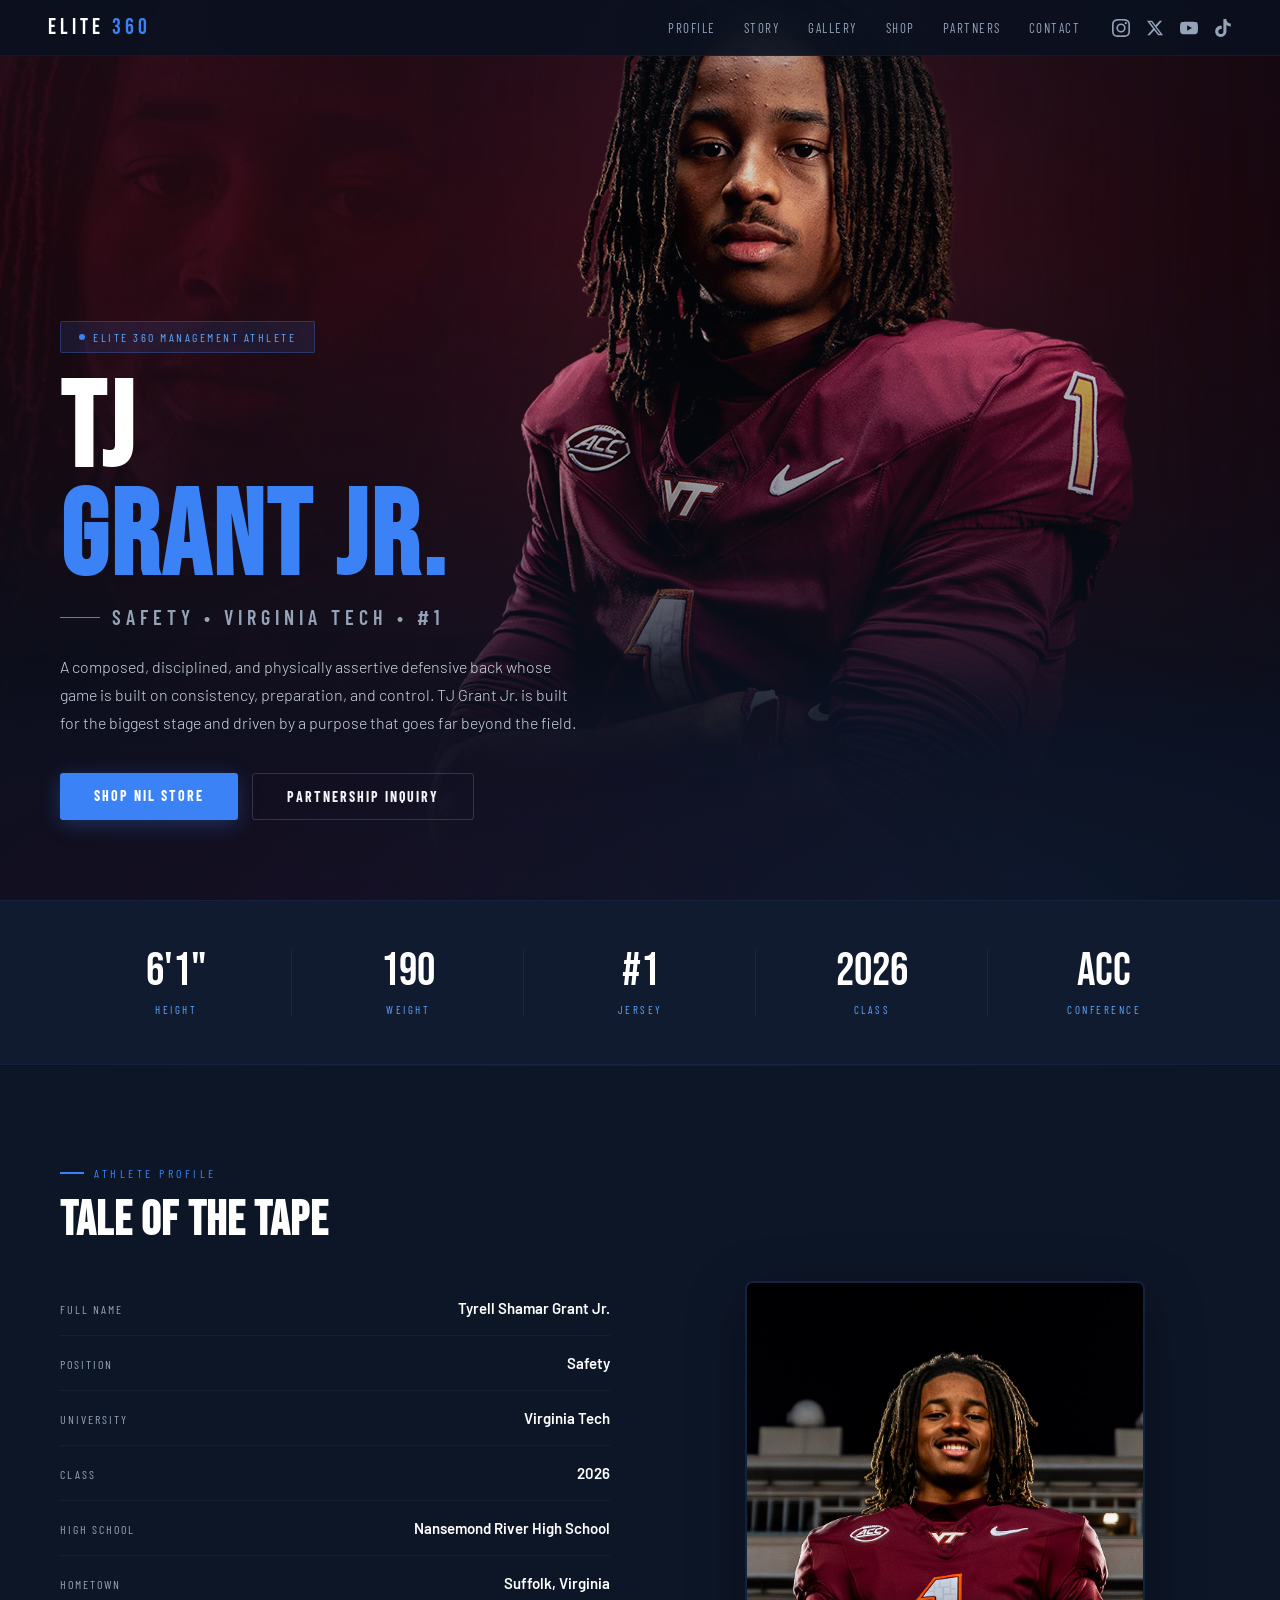
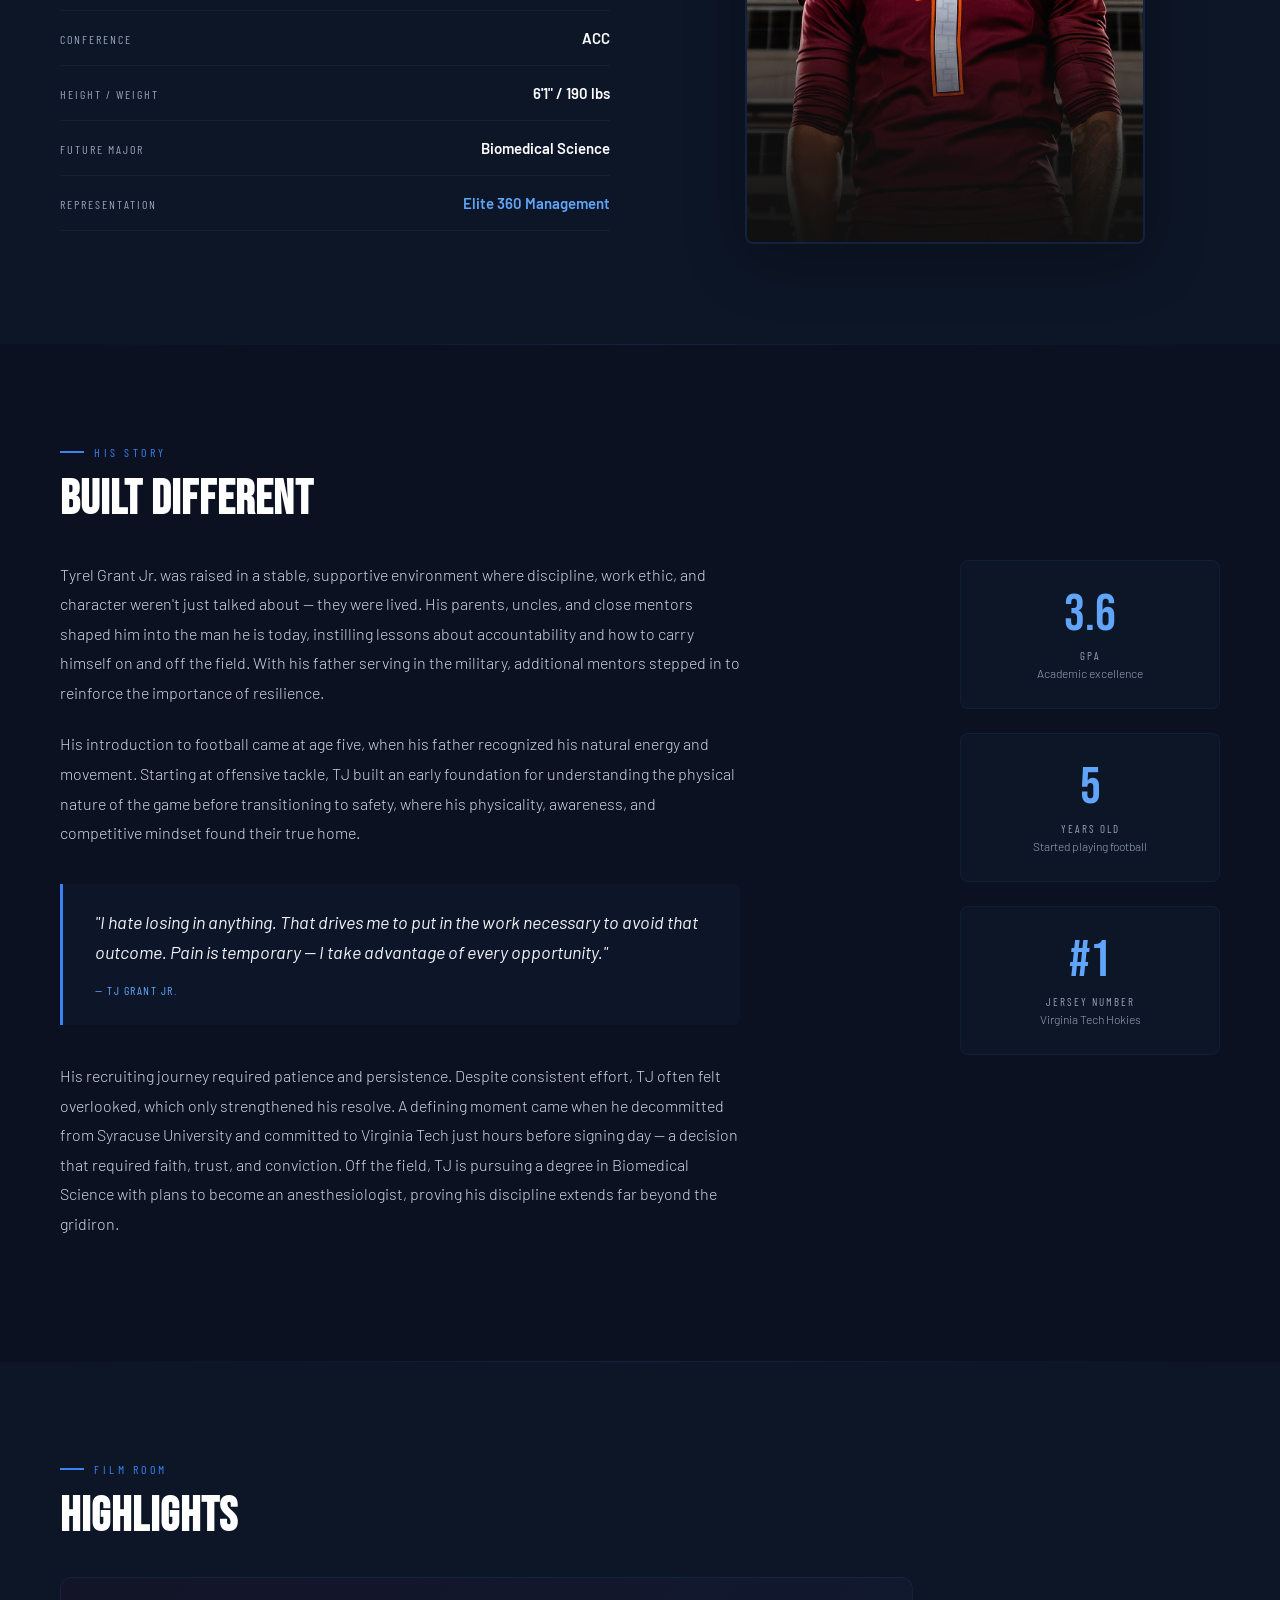
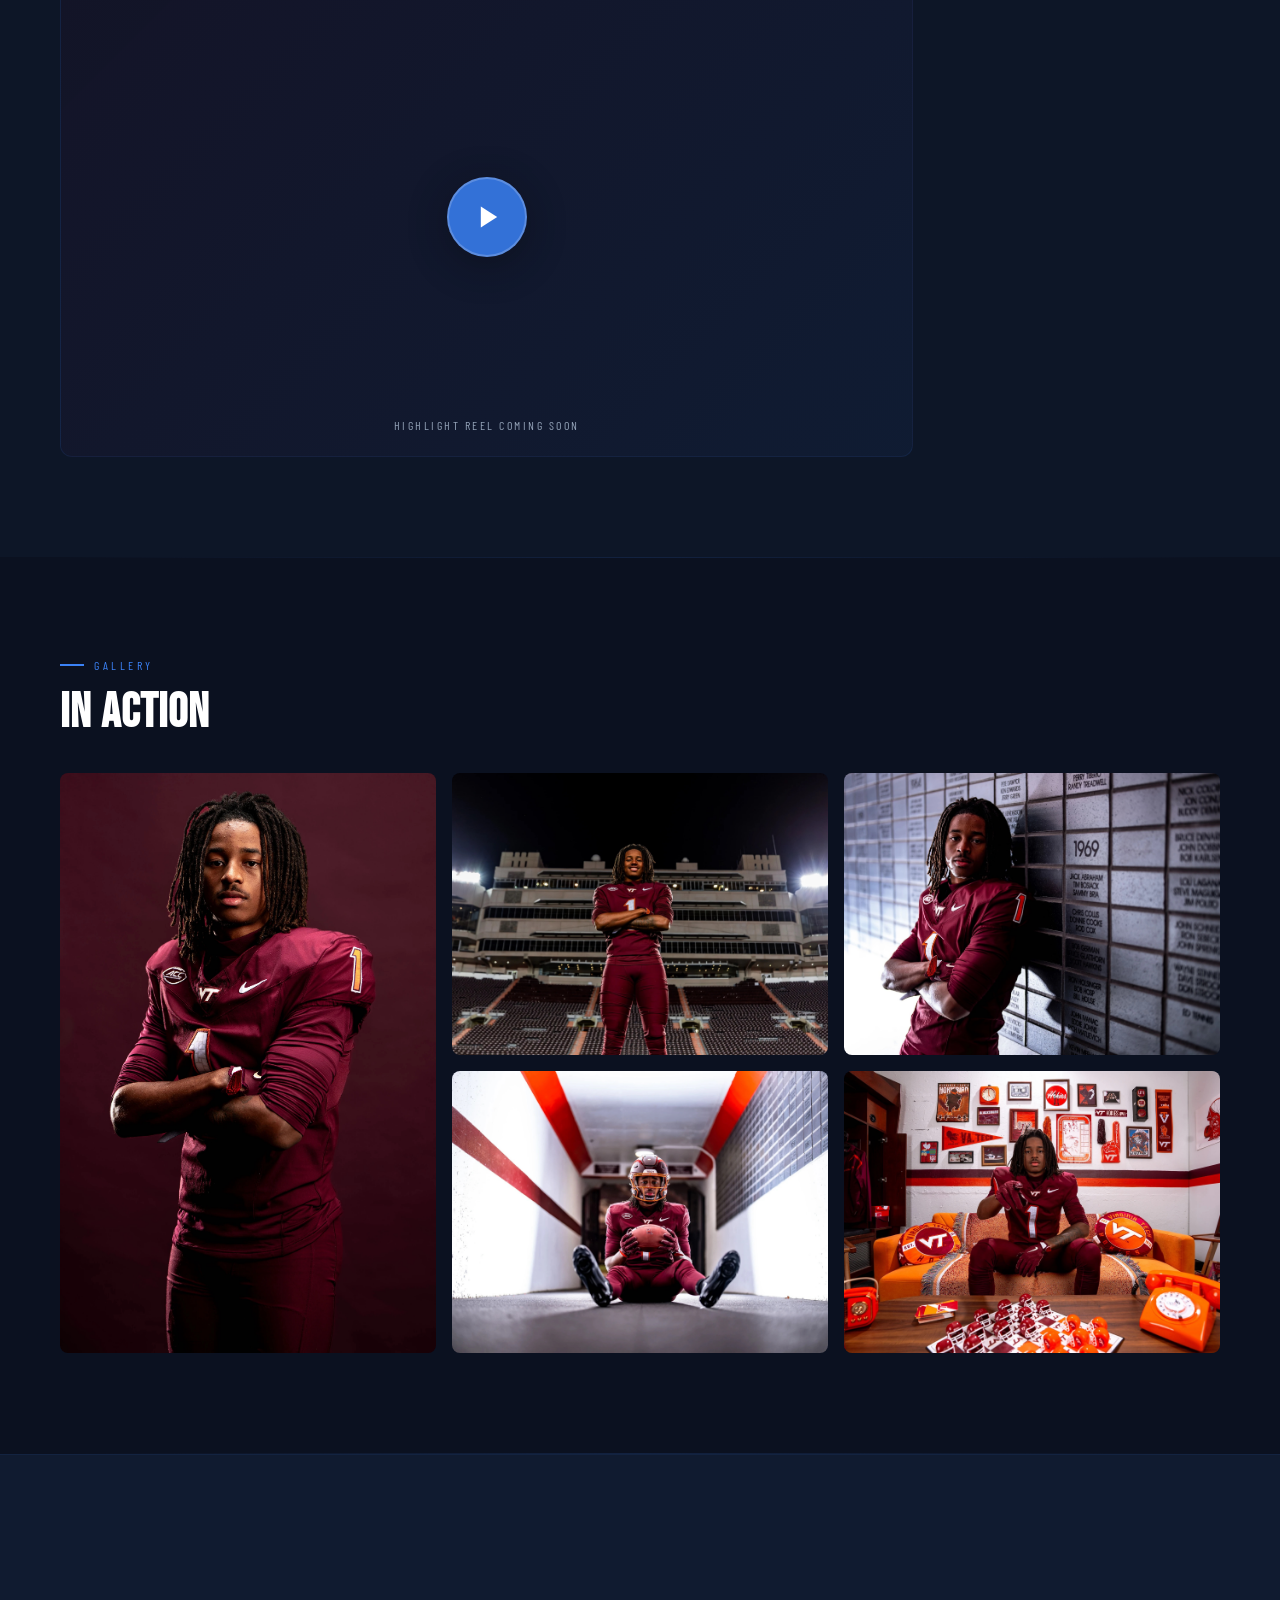
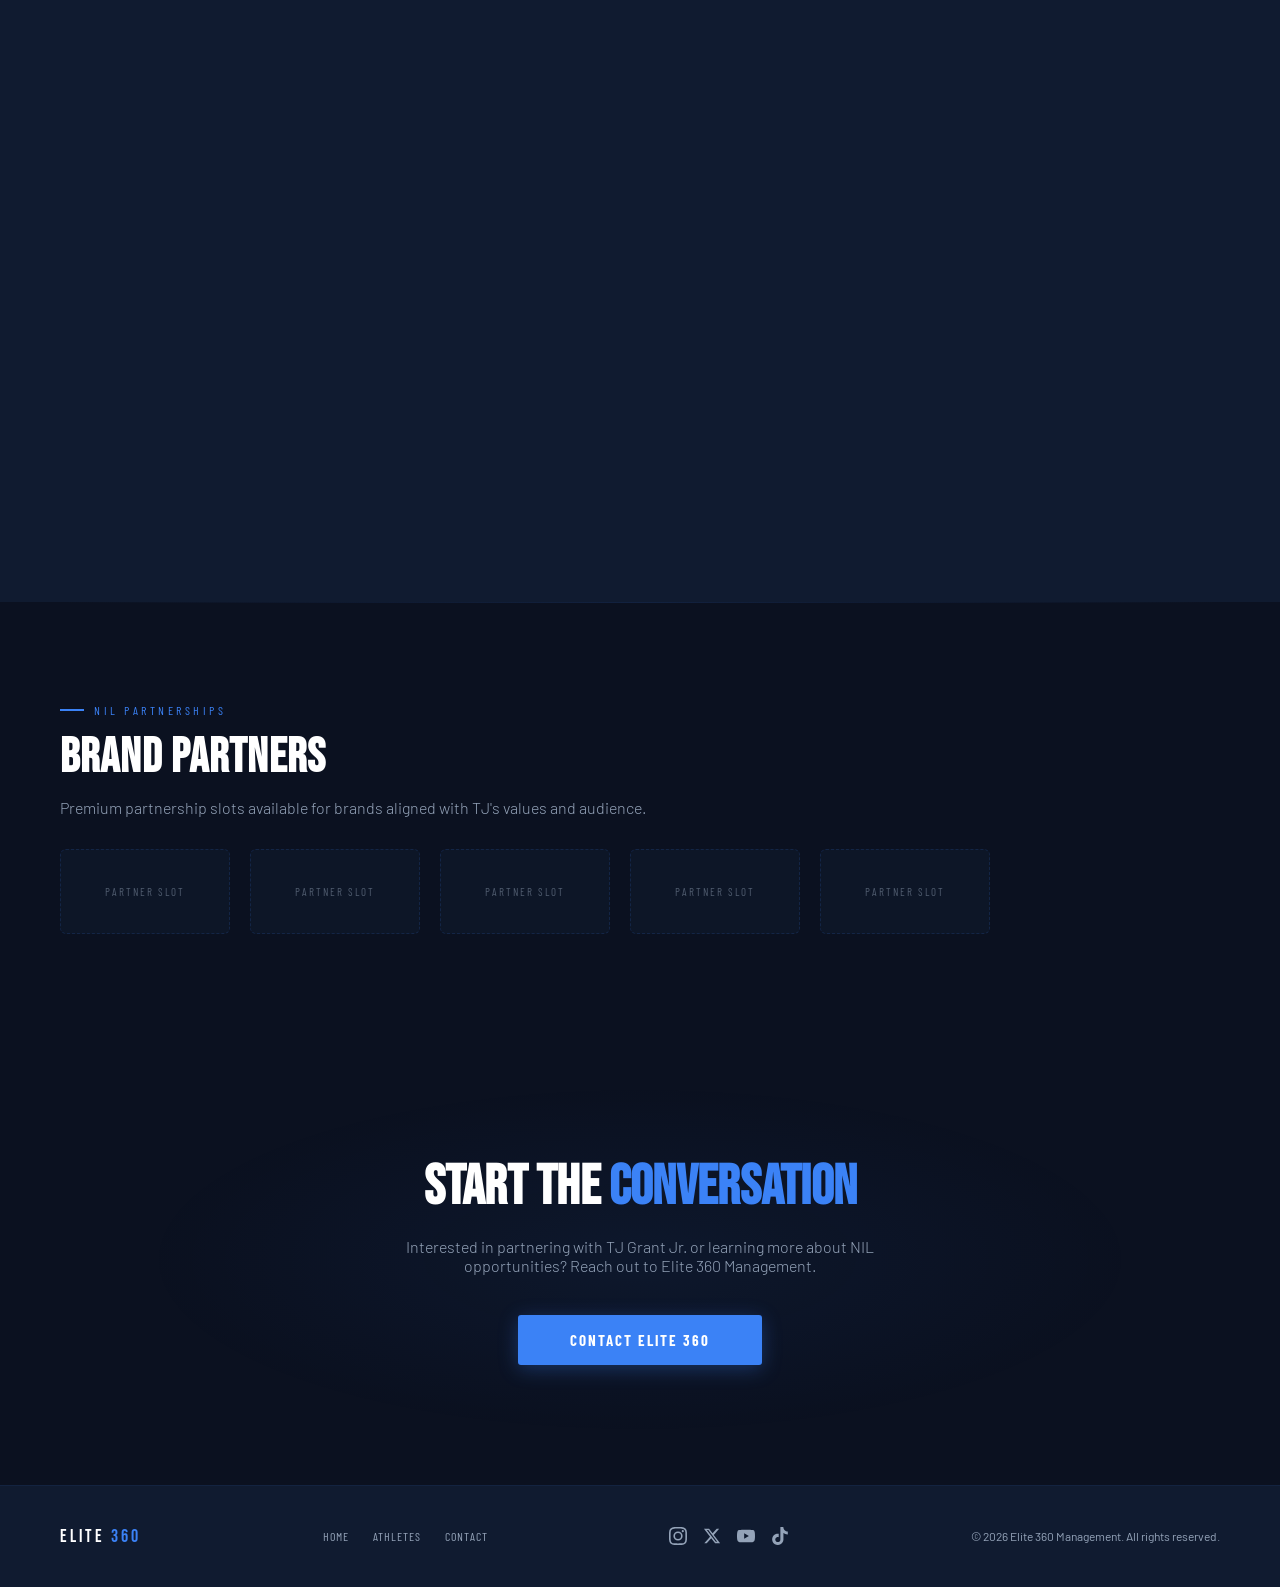
==== index.html @ 1c419a08 "Rename tj-grant.html to index.html" ====
<!DOCTYPE html>
<html lang="en">
<head>
<meta charset="UTF-8">
<meta name="viewport" content="width=device-width, initial-scale=1.0">
<title>TJ Grant Jr. — Elite 360 Management</title>
<meta name="description" content="TJ Grant Jr. | Safety | Virginia Tech | Elite 360 Management Athlete">
<link rel="preconnect" href="https://fonts.googleapis.com">
<link href="https://fonts.googleapis.com/css2?family=Bebas+Neue&family=Barlow:wght@300;400;500;600;700&family=Barlow+Condensed:wght@400;600;700&display=swap" rel="stylesheet">
<style>
/* ============================================================
   ATHLETE DATA — Change this JSON block to swap athletes
   ============================================================ */
:root {
  /* BRAND */
  --navy: #0B1120;
  --navy-mid: #101B30;
  --navy-light: #17263F;
  --blue: #3B82F6;
  --blue-light: #60A5FA;
  --blue-dark: #2563EB;
  --white: #F0F4F8;
  --white-pure: #FFFFFF;
  --gray: #94A3B8;
  --gray-light: #CBD5E1;
  --surface: #0D1627;
  /* ATHLETE ACCENT (VT Maroon) */
  --accent: #630031;
  --accent-light: #861f4f;
  --accent-dark: #4a0024;
}

* { margin:0; padding:0; box-sizing:border-box; }
html { scroll-behavior:smooth; }
body {
  font-family:'Barlow',sans-serif;
  background:var(--navy);
  color:var(--white);
  overflow-x:hidden;
}

/* SCROLLBAR */
::-webkit-scrollbar { width:6px; }
::-webkit-scrollbar-track { background:var(--navy); }
::-webkit-scrollbar-thumb { background:var(--blue); border-radius:3px; }

/* REVEAL */
.reveal { opacity:0; transform:translateY(40px); transition:opacity .7s cubic-bezier(.16,1,.3,1), transform .7s cubic-bezier(.16,1,.3,1); }
.reveal.visible { opacity:1; transform:translateY(0); }
.reveal-delay-1 { transition-delay:.1s; }
.reveal-delay-2 { transition-delay:.2s; }
.reveal-delay-3 { transition-delay:.3s; }
.reveal-delay-4 { transition-delay:.4s; }

/* ===== TOP BAR ===== */
.top-bar {
  background:rgba(11,17,32,.9);
  backdrop-filter:blur(20px);
  -webkit-backdrop-filter:blur(20px);
  border-bottom:1px solid rgba(59,130,246,.1);
  padding:14px 48px;
  display:flex; justify-content:space-between; align-items:center;
  position:fixed; top:0; left:0; right:0; z-index:100;
  transition:all .3s;
}
.top-bar.scrolled { padding:10px 48px; background:rgba(11,17,32,.97); box-shadow:0 4px 30px rgba(0,0,0,.3); }
.top-bar .logo-text { font-family:'Bebas Neue',sans-serif; font-size:22px; color:var(--white-pure); letter-spacing:4px; }
.top-bar .logo-text span { color:var(--blue); }
.top-bar-right { display:flex; align-items:center; gap:32px; }
.top-bar nav { display:flex; gap:28px; }
.top-bar nav a {
  color:var(--gray); text-decoration:none;
  font-family:'Barlow Condensed',sans-serif; font-size:13px;
  letter-spacing:1.5px; text-transform:uppercase; transition:color .3s; position:relative;
}
.top-bar nav a::after { content:''; position:absolute; bottom:-4px; left:0; width:0; height:2px; background:var(--blue); transition:width .3s; }
.top-bar nav a:hover { color:var(--white-pure); }
.top-bar nav a:hover::after { width:100%; }
.social-icons { display:flex; gap:16px; align-items:center; }
.social-icons a { color:var(--gray); text-decoration:none; transition:color .3s, transform .3s; display:flex; align-items:center; }
.social-icons a:hover { color:var(--blue-light); transform:translateY(-2px); }
.social-icons a svg { width:18px; height:18px; fill:currentColor; }

/* MOBILE NAV */
.mobile-toggle { display:none; background:none; border:none; color:var(--white); font-size:24px; cursor:pointer; padding:4px; z-index:101; }
.mobile-nav {
  display:none; position:fixed; inset:0;
  background:rgba(11,17,32,.98); backdrop-filter:blur(20px); -webkit-backdrop-filter:blur(20px);
  z-index:99; flex-direction:column; align-items:center; justify-content:center; gap:32px;
}
.mobile-nav.open { display:flex; }
.mobile-nav a { color:var(--white); text-decoration:none; font-family:'Bebas Neue',sans-serif; font-size:36px; letter-spacing:4px; transition:color .3s; }
.mobile-nav a:hover { color:var(--blue); }
.mobile-nav .social-icons { margin-top:20px; gap:24px; }
.mobile-nav .social-icons a svg { width:24px; height:24px; }

/* ===== HERO — FULL BLEED IMMERSIVE WITH PARALLAX ===== */
.hero { min-height:100vh; position:relative; display:flex; align-items:flex-end; overflow:hidden; }
.hero-bg {
  position:absolute; inset:0; z-index:1;
  will-change:transform;
}
.hero-bg img { width:100%; height:120%; object-fit:cover; object-position:center 20%; position:absolute; top:-10%; }
.hero-bg::after {
  content:''; position:absolute; inset:0;
  background:linear-gradient(to bottom, rgba(11,17,32,.35) 0%, rgba(11,17,32,.1) 25%, rgba(11,17,32,.45) 55%, rgba(11,17,32,.97) 82%, var(--navy) 100%);
}
.hero-glow {
  position:absolute; bottom:0; left:0; right:0; height:350px;
  background:radial-gradient(ellipse at 25% 100%, rgba(99,0,49,.12) 0%, transparent 55%),
             radial-gradient(ellipse at 75% 100%, rgba(59,130,246,.06) 0%, transparent 55%);
  z-index:2; pointer-events:none;
}
.hero-content {
  position:relative; z-index:3; padding:0 60px 80px; width:100%; max-width:900px;
  animation:heroIn 1.2s cubic-bezier(.16,1,.3,1) forwards;
}
@keyframes heroIn { from{opacity:0;transform:translateY(50px)} to{opacity:1;transform:translateY(0)} }

.hero-content .badge {
  display:inline-flex; align-items:center; gap:8px;
  background:rgba(59,130,246,.12); border:1px solid rgba(59,130,246,.3);
  color:var(--blue-light); font-family:'Barlow Condensed',sans-serif;
  font-size:12px; letter-spacing:2.5px; text-transform:uppercase;
  padding:8px 18px; border-radius:2px; margin-bottom:24px;
}
.badge-dot { width:6px; height:6px; background:var(--blue); border-radius:50%; animation:pulse 2s infinite; }
@keyframes pulse { 0%,100%{opacity:1} 50%{opacity:.4} }

.hero-content h1 { font-family:'Bebas Neue',sans-serif; font-size:clamp(64px,10vw,120px); line-height:.9; letter-spacing:3px; margin-bottom:12px; }
.hero-content h1 .first { color:var(--white-pure); }
.hero-content h1 .last { color:var(--blue); }
.hero-content .tagline {
  font-family:'Barlow Condensed',sans-serif; font-size:20px; font-weight:600;
  letter-spacing:5px; text-transform:uppercase; color:var(--gray);
  margin-bottom:24px; display:flex; align-items:center; gap:12px;
}
.tagline-line { width:40px; height:1px; background:var(--blue); }
.hero-content p { font-size:16px; line-height:1.75; color:var(--gray-light); max-width:520px; margin-bottom:36px; font-weight:300; }
.hero-cta { display:flex; gap:14px; flex-wrap:wrap; }
.hero-cta a {
  padding:14px 34px; text-decoration:none; font-family:'Barlow Condensed',sans-serif;
  font-size:14px; font-weight:700; letter-spacing:2px; text-transform:uppercase;
  border-radius:3px; transition:all .3s cubic-bezier(.16,1,.3,1);
}
.btn-blue { background:var(--blue); color:var(--white-pure); box-shadow:0 4px 20px rgba(59,130,246,.3); }
.btn-blue:hover { background:var(--blue-light); transform:translateY(-2px); box-shadow:0 6px 28px rgba(59,130,246,.4); }
.btn-outline { background:transparent; color:var(--white); border:1px solid rgba(255,255,255,.15); }
.btn-outline:hover { border-color:var(--blue); color:var(--blue-light); transform:translateY(-2px); }

/* ===== STATS BAR — ANIMATED COUNTERS ===== */
.stats-bar {
  background:var(--navy-mid);
  border-top:1px solid rgba(59,130,246,.08);
  border-bottom:1px solid rgba(59,130,246,.08);
  display:grid; grid-template-columns:repeat(5,1fr);
  text-align:center; padding:48px 60px;
}
.stat-item { position:relative; padding:0 12px; }
.stat-item:not(:last-child)::after { content:''; position:absolute; right:0; top:0; bottom:0; width:1px; background:rgba(255,255,255,.05); }
.stat-item .stat-val {
  font-family:'Bebas Neue',sans-serif; font-size:46px; color:var(--white-pure); line-height:1;
  transition:color .3s;
}
.stat-item:hover .stat-val { color:var(--blue-light); }
.stat-item .stat-label {
  font-family:'Barlow Condensed',sans-serif; font-size:11px;
  letter-spacing:2.5px; text-transform:uppercase; color:var(--blue-light); margin-top:8px;
}

/* ===== SECTION DIVIDERS ===== */
.section-divider {
  height:1px; margin:0 60px;
  background:linear-gradient(90deg, transparent, rgba(59,130,246,.15), transparent);
}
.section { padding:100px 60px; }
.section-label {
  font-family:'Barlow Condensed',sans-serif; font-size:12px;
  letter-spacing:3.5px; text-transform:uppercase; color:var(--blue);
  margin-bottom:12px; display:flex; align-items:center; gap:10px;
}
.section-label::before { content:''; width:24px; height:2px; background:var(--blue); }
.section h2 {
  font-family:'Bebas Neue',sans-serif; font-size:48px;
  letter-spacing:1px; margin-bottom:32px; color:var(--white-pure);
}

/* ===== TAPE / PROFILE ===== */
.tape { background:var(--surface); }
.tape-grid { display:grid; grid-template-columns:1fr 1fr; gap:60px; align-items:start; }
.tape-details { display:flex; flex-direction:column; }
.tape-row {
  padding:18px 0; border-bottom:1px solid rgba(255,255,255,.04);
  display:flex; justify-content:space-between; align-items:baseline; transition:background .3s;
}
.tape-row:hover { background:rgba(59,130,246,.03); }
.tape-row .label { font-family:'Barlow Condensed',sans-serif; font-size:12px; letter-spacing:2px; text-transform:uppercase; color:var(--gray); }
.tape-row .value { font-size:15px; font-weight:600; color:var(--white-pure); }
.tape-image { display:flex; justify-content:center; }
.tape-image img {
  width:100%; max-width:400px; border-radius:8px;
  border:2px solid rgba(59,130,246,.12);
  box-shadow:0 16px 60px rgba(0,0,0,.3); transition:transform .4s;
}
.tape-image img:hover { transform:scale(1.03); }

/* ===== STORY + STAT CALLOUTS ===== */
.story-layout { display:grid; grid-template-columns:1fr 260px; gap:60px; align-items:start; }
.story-content { max-width:680px; }
.story-content p { font-size:16px; line-height:1.85; color:var(--gray-light); margin-bottom:22px; font-weight:300; }
.story-content blockquote {
  border-left:3px solid var(--blue); padding:24px 32px; margin:36px 0;
  background:rgba(59,130,246,.04); border-radius:0 6px 6px 0;
  font-style:italic; color:var(--white); font-size:18px; line-height:1.65;
}
.story-content blockquote cite {
  display:block; margin-top:14px; font-style:normal; font-size:12px;
  letter-spacing:1.5px; color:var(--blue-light);
  font-family:'Barlow Condensed',sans-serif; text-transform:uppercase;
}

/* STAT SIDEBAR CALLOUTS */
.story-sidebar { display:flex; flex-direction:column; gap:24px; position:sticky; top:120px; }
.stat-callout {
  background:var(--surface); border:1px solid rgba(59,130,246,.08);
  border-radius:8px; padding:28px 24px; text-align:center;
  transition:border-color .3s, transform .3s;
}
.stat-callout:hover { border-color:rgba(59,130,246,.2); transform:translateY(-4px); }
.stat-callout .callout-val {
  font-family:'Bebas Neue',sans-serif; font-size:52px; color:var(--blue-light); line-height:1;
}
.stat-callout .callout-label {
  font-family:'Barlow Condensed',sans-serif; font-size:11px;
  letter-spacing:2px; text-transform:uppercase; color:var(--gray); margin-top:8px;
}
.stat-callout .callout-sub {
  font-size:12px; color:var(--gray); margin-top:4px; font-weight:300;
}

/* ===== HIGHLIGHTS PLACEHOLDER ===== */
.highlights { background:var(--surface); }
.highlights-placeholder {
  margin-top:32px; border-radius:12px; overflow:hidden;
  background:linear-gradient(135deg, rgba(99,0,49,.08), rgba(59,130,246,.06));
  border:1px solid rgba(59,130,246,.1);
  display:flex; align-items:center; justify-content:center;
  aspect-ratio:16/9; max-height:480px;
  position:relative; cursor:pointer; transition:border-color .3s;
}
.highlights-placeholder:hover { border-color:rgba(59,130,246,.25); }
.highlights-placeholder:hover .play-btn { transform:translate(-50%,-50%) scale(1.1); background:var(--blue); }
.play-btn {
  position:absolute; top:50%; left:50%; transform:translate(-50%,-50%);
  width:80px; height:80px; border-radius:50%;
  background:rgba(59,130,246,.85); border:2px solid rgba(255,255,255,.2);
  display:flex; align-items:center; justify-content:center;
  transition:all .3s; box-shadow:0 8px 40px rgba(0,0,0,.3);
}
.play-btn svg { width:28px; height:28px; fill:white; margin-left:4px; }
.highlights-coming {
  position:absolute; bottom:24px; left:50%; transform:translateX(-50%);
  font-family:'Barlow Condensed',sans-serif; font-size:12px;
  letter-spacing:2.5px; text-transform:uppercase; color:var(--gray);
}

/* ===== GALLERY — SWIPE CAROUSEL ON MOBILE ===== */
.gallery-grid {
  display:grid; grid-template-columns:repeat(3,1fr);
  gap:16px; margin-top:32px;
}
.gallery-item {
  border-radius:8px; overflow:hidden; position:relative;
  aspect-ratio:4/3; cursor:pointer;
}
.gallery-item img { width:100%; height:100%; object-fit:cover; transition:transform .6s cubic-bezier(.16,1,.3,1); }
.gallery-item:hover img { transform:scale(1.08); }
.gallery-item::after {
  content:''; position:absolute; inset:0;
  background:linear-gradient(to top, rgba(11,17,32,.5) 0%, transparent 50%);
  opacity:0; transition:opacity .3s;
}
.gallery-item:hover::after { opacity:1; }
.gallery-item.tall { grid-row:span 2; aspect-ratio:auto; }

/* ===== NIL STORE ===== */
.store { background:var(--navy-mid); border-top:1px solid rgba(59,130,246,.08); }
.store-grid {
  display:grid; grid-template-columns:repeat(3,1fr);
  gap:20px; margin-top:32px;
}
.product-card {
  background:var(--surface); border:1px solid rgba(255,255,255,.04);
  border-radius:6px; overflow:hidden;
  transition:all .4s cubic-bezier(.16,1,.3,1); cursor:pointer;
}
.product-card:hover { border-color:rgba(59,130,246,.25); transform:translateY(-6px); box-shadow:0 20px 60px rgba(0,0,0,.3); }
.product-img {
  width:100%; height:280px;
  background:linear-gradient(135deg, #0a0a14, #0d0d1a);
  display:flex; align-items:center; justify-content:center;
  position:relative; overflow:hidden;
}
.product-img .tag {
  position:absolute; top:14px; left:14px; background:var(--blue); color:var(--white-pure);
  font-family:'Barlow Condensed',sans-serif; font-size:10px;
  letter-spacing:1.5px; text-transform:uppercase; padding:5px 12px; border-radius:2px; font-weight:700;
}
.product-img img { width:100%; height:100%; object-fit:contain; padding:24px; }

/* CSS PRODUCT MOCKUPS */
.mockup-tshirt, .mockup-snapback {
  position:relative; display:flex; align-items:center; justify-content:center;
  width:100%; height:100%;
}
.mockup-tshirt svg, .mockup-snapback svg { max-height:200px; filter:drop-shadow(0 8px 24px rgba(0,0,0,.4)); }

.product-info { padding:20px; }
.product-info h4 {
  font-family:'Barlow Condensed',sans-serif; font-size:15px; font-weight:600;
  letter-spacing:1px; text-transform:uppercase; margin-bottom:8px; color:var(--white-pure);
}
.product-info .price { font-family:'Bebas Neue',sans-serif; font-size:26px; color:var(--blue-light); }
.product-info .desc { font-size:13px; color:var(--gray); margin-top:6px; font-weight:300; }

/* ===== PARTNERS ===== */
.partners-grid { display:flex; gap:20px; flex-wrap:wrap; margin-top:32px; }
.partner-slot {
  width:170px; height:85px; background:var(--surface);
  border:1px dashed rgba(59,130,246,.15); border-radius:6px;
  display:flex; align-items:center; justify-content:center;
  font-family:'Barlow Condensed',sans-serif; font-size:11px;
  letter-spacing:2px; text-transform:uppercase; color:rgba(148,163,184,.5);
  transition:all .3s;
}
.partner-slot:hover { border-color:rgba(59,130,246,.3); color:var(--gray); }
.partner-cta-mobile {
  display:none; margin-top:24px;
  text-align:center;
}
.partner-cta-mobile a {
  display:inline-block; padding:14px 40px;
  background:transparent; border:1px solid rgba(59,130,246,.3);
  color:var(--blue-light); text-decoration:none;
  font-family:'Barlow Condensed',sans-serif; font-size:14px;
  font-weight:700; letter-spacing:2px; text-transform:uppercase;
  border-radius:3px; transition:all .3s;
}
.partner-cta-mobile a:hover { background:var(--blue); color:white; }

/* ===== CTA ===== */
.cta-section { text-align:center; padding:120px 60px; position:relative; }
.cta-section::before {
  content:''; position:absolute; inset:0;
  background:radial-gradient(ellipse at center, rgba(59,130,246,.06) 0%, transparent 55%);
  pointer-events:none;
}
.cta-section h2 { font-family:'Bebas Neue',sans-serif; font-size:56px; margin-bottom:16px; color:var(--white-pure); }
.cta-section h2 span { color:var(--blue); }
.cta-section p { color:var(--gray); font-size:16px; margin-bottom:40px; max-width:480px; margin-left:auto; margin-right:auto; font-weight:300; }
.cta-section a.cta-btn {
  display:inline-block; padding:16px 52px; background:var(--blue); color:var(--white-pure);
  text-decoration:none; font-family:'Barlow Condensed',sans-serif; font-size:15px;
  font-weight:700; letter-spacing:2px; text-transform:uppercase; border-radius:3px;
  box-shadow:0 4px 20px rgba(59,130,246,.3); transition:all .3s;
}
.cta-section a.cta-btn:hover { background:var(--blue-light); transform:translateY(-2px); box-shadow:0 8px 32px rgba(59,130,246,.4); }

/* ===== FOOTER ===== */
footer {
  background:var(--navy-mid); border-top:1px solid rgba(59,130,246,.08);
  padding:40px 60px; display:flex; justify-content:space-between; align-items:center;
}
footer .logo-text { font-family:'Bebas Neue',sans-serif; font-size:18px; color:var(--white-pure); letter-spacing:3px; }
footer .logo-text span { color:var(--blue); }
footer .copy { font-size:12px; color:var(--gray); }
footer .footer-center { display:flex; gap:24px; align-items:center; }
footer .footer-center a {
  color:var(--gray); text-decoration:none; font-size:12px; letter-spacing:1px;
  text-transform:uppercase; font-family:'Barlow Condensed',sans-serif; transition:color .3s;
}
footer .footer-center a:hover { color:var(--blue-light); }
footer .social-icons a { color:var(--gray); }
footer .social-icons a:hover { color:var(--blue-light); }

/* ===== MODAL ===== */
.modal-overlay {
  position:fixed; inset:0; background:rgba(0,0,0,.8);
  backdrop-filter:blur(12px); -webkit-backdrop-filter:blur(12px);
  z-index:200; display:flex; align-items:center; justify-content:center;
  opacity:0; pointer-events:none; transition:opacity .35s ease; padding:20px;
}
.modal-overlay.open { opacity:1; pointer-events:all; }
.modal {
  background:var(--navy-mid); border:1px solid rgba(59,130,246,.15);
  border-radius:10px; width:100%; max-width:820px; max-height:90vh;
  overflow-y:auto; transform:translateY(30px) scale(.96);
  transition:transform .4s cubic-bezier(.16,1,.3,1);
  box-shadow:0 40px 120px rgba(0,0,0,.6);
}
.modal-overlay.open .modal { transform:translateY(0) scale(1); }
.modal-close {
  position:absolute; top:16px; right:20px;
  background:rgba(255,255,255,.08); border:1px solid rgba(255,255,255,.1);
  color:var(--white); width:36px; height:36px; border-radius:50%;
  font-size:18px; cursor:pointer; display:flex; align-items:center;
  justify-content:center; transition:all .3s; z-index:5;
}
.modal-close:hover { background:rgba(59,130,246,.2); border-color:var(--blue); }
.modal-body { display:grid; grid-template-columns:1fr 1fr; position:relative; }
.modal-img {
  background:var(--navy); display:flex; align-items:center; justify-content:center;
  padding:32px; min-height:400px; border-radius:10px 0 0 10px;
  position:relative; overflow:hidden;
}
.modal-img .img-badge {
  position:absolute; top:16px; left:16px; background:var(--blue); color:white;
  font-family:'Barlow Condensed',sans-serif; font-size:10px;
  letter-spacing:1.5px; text-transform:uppercase; font-weight:700;
  padding:5px 12px; border-radius:2px; z-index:3;
}
.modal-img .product-display { max-width:80%; max-height:300px; }
.modal-img .product-display img { width:100%; height:100%; object-fit:contain; }
.modal-details { padding:36px 32px; display:flex; flex-direction:column; }
.modal-details .product-cat {
  font-family:'Barlow Condensed',sans-serif; font-size:11px;
  letter-spacing:2.5px; text-transform:uppercase; color:var(--blue); margin-bottom:8px;
}
.modal-details h3 { font-family:'Bebas Neue',sans-serif; font-size:36px; color:var(--white-pure); margin-bottom:6px; letter-spacing:1px; }
.modal-details .modal-price { font-family:'Bebas Neue',sans-serif; font-size:32px; color:var(--blue-light); margin-bottom:16px; }
.modal-details .modal-desc { font-size:14px; line-height:1.7; color:var(--gray-light); font-weight:300; margin-bottom:24px; }
.size-selector { margin-bottom:24px; }
.size-selector label { font-family:'Barlow Condensed',sans-serif; font-size:12px; letter-spacing:2px; text-transform:uppercase; color:var(--gray); display:block; margin-bottom:10px; }
.sizes { display:flex; gap:8px; }
.size-btn {
  width:44px; height:44px; border:1px solid rgba(255,255,255,.1);
  background:transparent; color:var(--gray); font-family:'Barlow Condensed',sans-serif;
  font-size:14px; font-weight:600; border-radius:4px; cursor:pointer; transition:all .2s;
}
.size-btn:hover { border-color:var(--blue); color:var(--white); }
.size-btn.active { background:var(--blue); border-color:var(--blue); color:white; }
.qty-row { display:flex; align-items:center; gap:16px; margin-bottom:28px; }
.qty-row label { font-family:'Barlow Condensed',sans-serif; font-size:12px; letter-spacing:2px; text-transform:uppercase; color:var(--gray); }
.qty-control { display:flex; align-items:center; border:1px solid rgba(255,255,255,.1); border-radius:4px; overflow:hidden; }
.qty-btn { width:36px; height:36px; background:rgba(255,255,255,.04); border:none; color:var(--white); font-size:16px; cursor:pointer; transition:background .2s; }
.qty-btn:hover { background:rgba(59,130,246,.2); }
.qty-val { width:44px; text-align:center; font-family:'Barlow',sans-serif; font-weight:600; font-size:14px; color:var(--white); background:transparent; border:none; border-left:1px solid rgba(255,255,255,.06); border-right:1px solid rgba(255,255,255,.06); height:36px; }
.checkout-btn {
  width:100%; padding:16px; background:var(--blue); color:white; border:none;
  font-family:'Barlow Condensed',sans-serif; font-size:15px; font-weight:700;
  letter-spacing:2px; text-transform:uppercase; border-radius:4px; cursor:pointer;
  box-shadow:0 4px 20px rgba(59,130,246,.3); transition:all .3s; margin-bottom:12px;
}
.checkout-btn:hover { background:var(--blue-light); transform:translateY(-2px); }
.checkout-btn.added { background:#10B981; box-shadow:0 4px 20px rgba(16,185,129,.3); }
.secure-note { text-align:center; font-size:11px; color:var(--gray); display:flex; align-items:center; justify-content:center; gap:6px; }
.checkout-panel { display:none; padding:0 32px 32px; }
.checkout-panel.visible { display:block; }
.checkout-divider { height:1px; background:rgba(255,255,255,.06); margin-bottom:24px; }
.cart-summary { margin-bottom:20px; }
.cart-item { display:flex; justify-content:space-between; align-items:center; padding:12px 0; border-bottom:1px solid rgba(255,255,255,.04); }
.cart-item .ci-name { font-size:14px; font-weight:500; }
.cart-item .ci-meta { font-size:12px; color:var(--gray); }
.cart-item .ci-price { font-family:'Bebas Neue',sans-serif; font-size:20px; color:var(--blue-light); }
.cart-total { display:flex; justify-content:space-between; padding:16px 0 0; font-family:'Barlow Condensed',sans-serif; font-size:14px; letter-spacing:1.5px; text-transform:uppercase; }
.cart-total .total-price { font-family:'Bebas Neue',sans-serif; font-size:28px; color:var(--white-pure); }
.checkout-form { display:flex; flex-direction:column; gap:12px; }
.form-row { display:flex; gap:12px; }
.form-row .field { flex:1; }
.field input { width:100%; padding:12px 14px; background:rgba(255,255,255,.04); border:1px solid rgba(255,255,255,.08); border-radius:4px; color:var(--white); font-family:'Barlow',sans-serif; font-size:14px; transition:border-color .3s; }
.field input::placeholder { color:rgba(148,163,184,.5); }
.field input:focus { outline:none; border-color:var(--blue); background:rgba(59,130,246,.04); }
.field label { display:block; font-family:'Barlow Condensed',sans-serif; font-size:11px; letter-spacing:1.5px; text-transform:uppercase; color:var(--gray); margin-bottom:6px; }
.stripe-placeholder { padding:14px; background:rgba(255,255,255,.03); border:1px dashed rgba(59,130,246,.2); border-radius:4px; text-align:center; font-size:12px; color:var(--gray); font-family:'Barlow Condensed',sans-serif; letter-spacing:1.5px; margin:8px 0; }
.pay-btn { width:100%; padding:16px; background:#10B981; color:white; border:none; font-family:'Barlow Condensed',sans-serif; font-size:15px; font-weight:700; letter-spacing:2px; text-transform:uppercase; border-radius:4px; cursor:pointer; transition:all .3s; margin-top:8px; box-shadow:0 4px 20px rgba(16,185,129,.3); }
.pay-btn:hover { background:#34D399; transform:translateY(-2px); }
.success-screen { display:none; text-align:center; padding:60px 32px; }
.success-screen.visible { display:block; }
.success-check { width:64px; height:64px; border-radius:50%; background:rgba(16,185,129,.15); border:2px solid #10B981; display:flex; align-items:center; justify-content:center; margin:0 auto 20px; font-size:28px; }
.success-screen h3 { font-family:'Bebas Neue',sans-serif; font-size:32px; color:var(--white-pure); margin-bottom:8px; }
.success-screen p { color:var(--gray); font-size:14px; font-weight:300; }

/* ===== RESPONSIVE ===== */
@media(max-width:1024px){
  .hero-content{padding:0 36px 60px}
  .tape-grid{grid-template-columns:1fr}
  .tape-image{order:-1;margin-bottom:20px}
  .story-layout{grid-template-columns:1fr;gap:32px}
  .story-sidebar{position:static;flex-direction:row;flex-wrap:wrap}
  .stat-callout{flex:1;min-width:140px}
  .section{padding:80px 36px}
  .gallery-grid{grid-template-columns:1fr 1fr}
  .gallery-item.tall{grid-row:span 1;aspect-ratio:4/3}
  .store-grid{grid-template-columns:1fr 1fr}
}
@media(max-width:768px){
  .top-bar{padding:12px 20px}
  .top-bar.scrolled{padding:10px 20px}
  .top-bar nav{display:none}
  .top-bar .social-icons{display:none}
  .mobile-toggle{display:block}
  .hero{min-height:100svh}
  .hero-bg img{object-position:60% 20%}
  .hero-content{padding:0 20px 50px}
  .hero-content h1{font-size:clamp(52px,14vw,80px)}
  .hero-content .tagline{font-size:16px;letter-spacing:3px}
  .hero-content p{font-size:15px}
  .hero-cta{flex-direction:column}
  .hero-cta a{text-align:center}
  .stats-bar{grid-template-columns:repeat(3,1fr);gap:24px;padding:32px 20px}
  .stat-item:nth-child(n+4){margin-top:20px}
  .stat-item::after{display:none}
  .stat-item .stat-val{font-size:34px}
  .section{padding:60px 20px}
  .section h2{font-size:36px}
  .section-divider{margin:0 20px}
  .story-sidebar{flex-direction:column}
  .stat-callout{min-width:auto}
  /* GALLERY CAROUSEL */
  .gallery-grid{
    display:flex; overflow-x:auto; scroll-snap-type:x mandatory;
    gap:12px; padding-bottom:16px;
    -webkit-overflow-scrolling:touch;
    scrollbar-width:none;
  }
  .gallery-grid::-webkit-scrollbar{display:none}
  .gallery-item{min-width:280px;flex-shrink:0;scroll-snap-align:start;aspect-ratio:4/3}
  .gallery-item.tall{aspect-ratio:4/3}
  .store-grid{grid-template-columns:1fr 1fr}
  .partners-grid{display:none}
  .partner-cta-mobile{display:block}
  .cta-section{padding:80px 20px}
  .cta-section h2{font-size:40px}
  footer{flex-direction:column;gap:20px;text-align:center;padding:36px 20px}
  .modal-body{grid-template-columns:1fr}
  .modal-img{min-height:260px;border-radius:10px 10px 0 0}
  .modal-details{padding:24px 20px}
  .checkout-panel{padding:0 20px 24px}
  .highlights-placeholder{aspect-ratio:16/10}
}
@media(max-width:480px){
  .hero-content h1{font-size:48px}
  .hero-content .badge{font-size:10px;padding:6px 12px}
  .stats-bar{grid-template-columns:repeat(2,1fr)}
  .store-grid{grid-template-columns:1fr}
  .gallery-item{min-width:240px}
  .form-row{flex-direction:column}
  .stat-callout .callout-val{font-size:42px}
}
</style>
</head>
<body>

<!-- ====== TOP BAR ====== -->
<div class="top-bar" id="topBar">
  <span class="logo-text">ELITE <span>360</span></span>
  <div class="top-bar-right">
    <nav>
      <a href="#tape">Profile</a>
      <a href="#story">Story</a>
      <a href="#gallery">Gallery</a>
      <a href="#store">Shop</a>
      <a href="#partners">Partners</a>
      <a href="#contact">Contact</a>
    </nav>
    <div class="social-icons">
      <a href="https://instagram.com/tygrantjr" target="_blank" rel="noopener" aria-label="Instagram"><svg viewBox="0 0 24 24"><path d="M12 2.163c3.204 0 3.584.012 4.85.07 3.252.148 4.771 1.691 4.919 4.919.058 1.265.069 1.645.069 4.849 0 3.205-.012 3.584-.069 4.849-.149 3.225-1.664 4.771-4.919 4.919-1.266.058-1.644.07-4.85.07-3.204 0-3.584-.012-4.849-.07-3.26-.149-4.771-1.699-4.919-4.92-.058-1.265-.07-1.644-.07-4.849 0-3.204.013-3.583.07-4.849.149-3.227 1.664-4.771 4.919-4.919 1.266-.057 1.645-.069 4.849-.069zM12 0C8.741 0 8.333.014 7.053.072 2.695.272.273 2.69.073 7.052.014 8.333 0 8.741 0 12c0 3.259.014 3.668.072 4.948.2 4.358 2.618 6.78 6.98 6.98C8.333 23.986 8.741 24 12 24c3.259 0 3.668-.014 4.948-.072 4.354-.2 6.782-2.618 6.979-6.98.059-1.28.073-1.689.073-4.948 0-3.259-.014-3.667-.072-4.947-.196-4.354-2.617-6.78-6.979-6.98C15.668.014 15.259 0 12 0zm0 5.838a6.162 6.162 0 100 12.324 6.162 6.162 0 000-12.324zM12 16a4 4 0 110-8 4 4 0 010 8zm6.406-11.845a1.44 1.44 0 100 2.881 1.44 1.44 0 000-2.881z"/></svg></a>
      <a href="https://x.com/tyrellgrantjr" target="_blank" rel="noopener" aria-label="X / Twitter"><svg viewBox="0 0 24 24"><path d="M18.244 2.25h3.308l-7.227 8.26 8.502 11.24H16.17l-5.214-6.817L4.99 21.75H1.68l7.73-8.835L1.254 2.25H8.08l4.713 6.231zm-1.161 17.52h1.833L7.084 4.126H5.117z"/></svg></a>
      <a href="https://youtube.com/@tjgrant2008" target="_blank" rel="noopener" aria-label="YouTube"><svg viewBox="0 0 24 24"><path d="M23.498 6.186a3.016 3.016 0 00-2.122-2.136C19.505 3.545 12 3.545 12 3.545s-7.505 0-9.377.505A3.017 3.017 0 00.502 6.186C0 8.07 0 12 0 12s0 3.93.502 5.814a3.016 3.016 0 002.122 2.136c1.871.505 9.376.505 9.376.505s7.505 0 9.377-.505a3.015 3.015 0 002.122-2.136C24 15.93 24 12 24 12s0-3.93-.502-5.814zM9.545 15.568V8.432L15.818 12l-6.273 3.568z"/></svg></a>
      <a href="https://tiktok.com/@tygrant_08" target="_blank" rel="noopener" aria-label="TikTok"><svg viewBox="0 0 24 24"><path d="M12.525.02c1.31-.02 2.61-.01 3.91-.02.08 1.53.63 3.09 1.75 4.17 1.12 1.11 2.7 1.62 4.24 1.79v4.03c-1.44-.05-2.89-.35-4.2-.97-.57-.26-1.1-.59-1.62-.93-.01 2.92.01 5.84-.02 8.75-.08 1.4-.54 2.79-1.35 3.94-1.31 1.92-3.58 3.17-5.91 3.21-1.43.08-2.86-.31-4.08-1.03-2.02-1.19-3.44-3.37-3.65-5.71-.02-.5-.03-1-.01-1.49.18-1.9 1.12-3.72 2.58-4.96 1.66-1.44 3.98-2.13 6.15-1.72.02 1.48-.04 2.96-.04 4.44-.99-.32-2.15-.23-3.02.37-.63.41-1.11 1.04-1.36 1.75-.21.51-.15 1.07-.14 1.61.24 1.64 1.82 3.02 3.5 2.87 1.12-.01 2.19-.66 2.77-1.61.19-.33.4-.67.41-1.06.1-1.79.06-3.57.07-5.36.01-4.03-.01-8.05.02-12.07z"/></svg></a>
    </div>
  </div>
  <button class="mobile-toggle" id="mobileToggle" aria-label="Menu">&#9776;</button>
</div>

<!-- MOBILE NAV -->
<div class="mobile-nav" id="mobileNav">
  <a href="#tape" onclick="closeMobileNav()">Profile</a>
  <a href="#story" onclick="closeMobileNav()">Story</a>
  <a href="#gallery" onclick="closeMobileNav()">Gallery</a>
  <a href="#store" onclick="closeMobileNav()">Shop</a>
  <a href="#partners" onclick="closeMobileNav()">Partners</a>
  <a href="#contact" onclick="closeMobileNav()">Contact</a>
  <div class="social-icons">
    <a href="https://instagram.com/tygrantjr" target="_blank" rel="noopener"><svg viewBox="0 0 24 24"><path d="M12 2.163c3.204 0 3.584.012 4.85.07 3.252.148 4.771 1.691 4.919 4.919.058 1.265.069 1.645.069 4.849 0 3.205-.012 3.584-.069 4.849-.149 3.225-1.664 4.771-4.919 4.919-1.266.058-1.644.07-4.85.07-3.204 0-3.584-.012-4.849-.07-3.26-.149-4.771-1.699-4.919-4.92-.058-1.265-.07-1.644-.07-4.849 0-3.204.013-3.583.07-4.849.149-3.227 1.664-4.771 4.919-4.919 1.266-.057 1.645-.069 4.849-.069zM12 0C8.741 0 8.333.014 7.053.072 2.695.272.273 2.69.073 7.052.014 8.333 0 8.741 0 12c0 3.259.014 3.668.072 4.948.2 4.358 2.618 6.78 6.98 6.98C8.333 23.986 8.741 24 12 24c3.259 0 3.668-.014 4.948-.072 4.354-.2 6.782-2.618 6.979-6.98.059-1.28.073-1.689.073-4.948 0-3.259-.014-3.667-.072-4.947-.196-4.354-2.617-6.78-6.979-6.98C15.668.014 15.259 0 12 0zm0 5.838a6.162 6.162 0 100 12.324 6.162 6.162 0 000-12.324zM12 16a4 4 0 110-8 4 4 0 010 8zm6.406-11.845a1.44 1.44 0 100 2.881 1.44 1.44 0 000-2.881z"/></svg></a>
    <a href="https://x.com/tyrellgrantjr" target="_blank" rel="noopener"><svg viewBox="0 0 24 24"><path d="M18.244 2.25h3.308l-7.227 8.26 8.502 11.24H16.17l-5.214-6.817L4.99 21.75H1.68l7.73-8.835L1.254 2.25H8.08l4.713 6.231zm-1.161 17.52h1.833L7.084 4.126H5.117z"/></svg></a>
    <a href="https://youtube.com/@tjgrant2008" target="_blank" rel="noopener"><svg viewBox="0 0 24 24"><path d="M23.498 6.186a3.016 3.016 0 00-2.122-2.136C19.505 3.545 12 3.545 12 3.545s-7.505 0-9.377.505A3.017 3.017 0 00.502 6.186C0 8.07 0 12 0 12s0 3.93.502 5.814a3.016 3.016 0 002.122 2.136c1.871.505 9.376.505 9.376.505s7.505 0 9.377-.505a3.015 3.015 0 002.122-2.136C24 15.93 24 12 24 12s0-3.93-.502-5.814zM9.545 15.568V8.432L15.818 12l-6.273 3.568z"/></svg></a>
    <a href="https://tiktok.com/@tygrant_08" target="_blank" rel="noopener"><svg viewBox="0 0 24 24"><path d="M12.525.02c1.31-.02 2.61-.01 3.91-.02.08 1.53.63 3.09 1.75 4.17 1.12 1.11 2.7 1.62 4.24 1.79v4.03c-1.44-.05-2.89-.35-4.2-.97-.57-.26-1.1-.59-1.62-.93-.01 2.92.01 5.84-.02 8.75-.08 1.4-.54 2.79-1.35 3.94-1.31 1.92-3.58 3.17-5.91 3.21-1.43.08-2.86-.31-4.08-1.03-2.02-1.19-3.44-3.37-3.65-5.71-.02-.5-.03-1-.01-1.49.18-1.9 1.12-3.72 2.58-4.96 1.66-1.44 3.98-2.13 6.15-1.72.02 1.48-.04 2.96-.04 4.44-.99-.32-2.15-.23-3.02.37-.63.41-1.11 1.04-1.36 1.75-.21.51-.15 1.07-.14 1.61.24 1.64 1.82 3.02 3.5 2.87 1.12-.01 2.19-.66 2.77-1.61.19-.33.4-.67.41-1.06.1-1.79.06-3.57.07-5.36.01-4.03-.01-8.05.02-12.07z"/></svg></a>
  </div>
</div>

<!-- ====== HERO ====== -->
<section class="hero">
  <div class="hero-bg" id="heroBg">
    <img src="tj-banner.jpg" alt="TJ Grant Jr. - Virginia Tech">
  </div>
  <div class="hero-glow"></div>
  <div class="hero-content">
    <div class="badge"><span class="badge-dot"></span> Elite 360 Management Athlete</div>
    <h1><span class="first">TJ</span><br><span class="last">GRANT JR.</span></h1>
    <div class="tagline"><span class="tagline-line"></span> Safety &bull; Virginia Tech &bull; #1</div>
    <p>A composed, disciplined, and physically assertive defensive back whose game is built on consistency, preparation, and control. TJ Grant Jr. is built for the biggest stage and driven by a purpose that goes far beyond the field.</p>
    <div class="hero-cta">
      <a href="#store" class="btn-blue">Shop NIL Store</a>
      <a href="#contact" class="btn-outline">Partnership Inquiry</a>
    </div>
  </div>
</section>

<!-- ====== STATS BAR ====== -->
<div class="stats-bar" id="statsBar">
  <div class="stat-item reveal"><div class="stat-val" data-target="6'1&quot;">6'1"</div><div class="stat-label">Height</div></div>
  <div class="stat-item reveal reveal-delay-1"><div class="stat-val" data-count="190">0</div><div class="stat-label">Weight</div></div>
  <div class="stat-item reveal reveal-delay-2"><div class="stat-val">#1</div><div class="stat-label">Jersey</div></div>
  <div class="stat-item reveal reveal-delay-3"><div class="stat-val" data-count="2026">0</div><div class="stat-label">Class</div></div>
  <div class="stat-item reveal reveal-delay-4"><div class="stat-val">ACC</div><div class="stat-label">Conference</div></div>
</div>

<div class="section-divider"></div>

<!-- ====== PROFILE / TAPE ====== -->
<section class="section tape" id="tape">
  <div class="section-label reveal">Athlete Profile</div>
  <h2 class="reveal">Tale of the Tape</h2>
  <div class="tape-grid">
    <div class="tape-details reveal">
      <div class="tape-row"><span class="label">Full Name</span><span class="value">Tyrell Shamar Grant Jr.</span></div>
      <div class="tape-row"><span class="label">Position</span><span class="value">Safety</span></div>
      <div class="tape-row"><span class="label">University</span><span class="value">Virginia Tech</span></div>
      <div class="tape-row"><span class="label">Class</span><span class="value">2026</span></div>
      <div class="tape-row"><span class="label">High School</span><span class="value">Nansemond River High School</span></div>
      <div class="tape-row"><span class="label">Hometown</span><span class="value">Suffolk, Virginia</span></div>
      <div class="tape-row"><span class="label">Conference</span><span class="value">ACC</span></div>
      <div class="tape-row"><span class="label">Height / Weight</span><span class="value">6'1" / 190 lbs</span></div>
      <div class="tape-row"><span class="label">Future Major</span><span class="value">Biomedical Science</span></div>
      <div class="tape-row"><span class="label">Representation</span><span class="value" style="color:var(--blue-light)">Elite 360 Management</span></div>
    </div>
    <div class="tape-image reveal reveal-delay-2">
      <img src="tj-portrait.jpg" alt="TJ Grant Jr. portrait">
    </div>
  </div>
</section>

<div class="section-divider"></div>

<!-- ====== STORY + STAT CALLOUTS ====== -->
<section class="section" id="story">
  <div class="section-label reveal">His Story</div>
  <h2 class="reveal">Built Different</h2>
  <div class="story-layout">
    <div class="story-content">
      <p class="reveal">Tyrel Grant Jr. was raised in a stable, supportive environment where discipline, work ethic, and character weren't just talked about — they were lived. His parents, uncles, and close mentors shaped him into the man he is today, instilling lessons about accountability and how to carry himself on and off the field. With his father serving in the military, additional mentors stepped in to reinforce the importance of resilience.</p>
      <p class="reveal reveal-delay-1">His introduction to football came at age five, when his father recognized his natural energy and movement. Starting at offensive tackle, TJ built an early foundation for understanding the physical nature of the game before transitioning to safety, where his physicality, awareness, and competitive mindset found their true home.</p>
      <blockquote class="reveal reveal-delay-2">
        "I hate losing in anything. That drives me to put in the work necessary to avoid that outcome. Pain is temporary — I take advantage of every opportunity."
        <cite>— TJ Grant Jr.</cite>
      </blockquote>
      <p class="reveal reveal-delay-3">His recruiting journey required patience and persistence. Despite consistent effort, TJ often felt overlooked, which only strengthened his resolve. A defining moment came when he decommitted from Syracuse University and committed to Virginia Tech just hours before signing day — a decision that required faith, trust, and conviction. Off the field, TJ is pursuing a degree in Biomedical Science with plans to become an anesthesiologist, proving his discipline extends far beyond the gridiron.</p>
    </div>
    <div class="story-sidebar reveal reveal-delay-2">
      <div class="stat-callout">
        <div class="callout-val">3.6</div>
        <div class="callout-label">GPA</div>
        <div class="callout-sub">Academic excellence</div>
      </div>
      <div class="stat-callout">
        <div class="callout-val">5</div>
        <div class="callout-label">Years Old</div>
        <div class="callout-sub">Started playing football</div>
      </div>
      <div class="stat-callout">
        <div class="callout-val">#1</div>
        <div class="callout-label">Jersey Number</div>
        <div class="callout-sub">Virginia Tech Hokies</div>
      </div>
    </div>
  </div>
</section>

<div class="section-divider"></div>

<!-- ====== HIGHLIGHTS PLACEHOLDER ====== -->
<section class="section highlights" id="highlights">
  <div class="section-label reveal">Film Room</div>
  <h2 class="reveal">Highlights</h2>
  <div class="highlights-placeholder reveal reveal-delay-1">
    <div class="play-btn">
      <svg viewBox="0 0 24 24"><polygon points="5,3 19,12 5,21"/></svg>
    </div>
    <div class="highlights-coming">Highlight Reel Coming Soon</div>
  </div>
</section>

<div class="section-divider"></div>

<!-- ====== GALLERY ====== -->
<section class="section" id="gallery">
  <div class="section-label reveal">Gallery</div>
  <h2 class="reveal">In Action</h2>
  <div class="gallery-grid">
    <div class="gallery-item tall reveal"><img src="tj-studio.jpeg" alt="TJ Grant Jr. studio portrait"></div>
    <div class="gallery-item reveal reveal-delay-1"><img src="tj-stadium.jpeg" alt="TJ Grant Jr. at Lane Stadium"></div>
    <div class="gallery-item reveal reveal-delay-2"><img src="tj-wall.jpeg" alt="TJ Grant Jr. at Virginia Tech"></div>
    <div class="gallery-item reveal reveal-delay-3"><img src="tj-tunnel.jpeg" alt="TJ Grant Jr. tunnel shot"></div>
    <div class="gallery-item reveal reveal-delay-4"><img src="tj-lifestyle.jpeg" alt="TJ Grant Jr. lifestyle"></div>
  </div>
</section>

<div class="section-divider"></div>

<!-- ====== NIL STORE ====== -->
<section class="section store" id="store">
  <div class="section-label reveal">NIL Storefront</div>
  <h2 class="reveal">Shop TJ Grant Jr.</h2>
  <p class="reveal" style="color:var(--gray);font-weight:300;margin-bottom:8px;margin-top:-20px;">Official merchandise. 100% of proceeds support TJ Grant Jr. directly through his NIL rights.</p>
  <div class="store-grid">
    <div class="product-card reveal" onclick="openProduct('signature-tee')">
      <div class="product-img">
        <!-- SVG T-Shirt Mockup in Maroon -->
        <svg viewBox="0 0 300 280" fill="none" xmlns="http://www.w3.org/2000/svg" style="max-height:220px;filter:drop-shadow(0 8px 24px rgba(0,0,0,.5))">
          <path d="M90 40 L60 55 L20 80 L35 120 L65 105 L65 250 L235 250 L235 105 L265 120 L280 80 L240 55 L210 40 Q195 70 150 70 Q105 70 90 40Z" fill="#630031" stroke="#7a1045" stroke-width="1"/>
          <path d="M90 40 Q105 15 150 10 Q195 15 210 40 Q195 70 150 70 Q105 70 90 40Z" fill="#580029" stroke="#7a1045" stroke-width="1"/>
        </svg>
        <span class="tag">New Drop</span>
      </div>
      <div class="product-info"><h4>Grant Jr. Signature Tee</h4><div class="price">$34.99</div><div class="desc">Premium cotton. Maroon/Chicago. TJ1 branding.</div></div>
    </div>
    <div class="product-card reveal reveal-delay-1" onclick="openProduct('snapback')">
      <div class="product-img">
        <!-- SVG Snapback Mockup in Maroon -->
        <svg viewBox="0 0 300 240" fill="none" xmlns="http://www.w3.org/2000/svg" style="max-height:200px;filter:drop-shadow(0 8px 24px rgba(0,0,0,.5))">
          <ellipse cx="150" cy="170" rx="110" ry="18" fill="#4a0024"/>
          <path d="M50 160 Q50 90 150 80 Q250 90 250 160 L250 170 Q250 155 150 145 Q50 155 50 170Z" fill="#630031" stroke="#7a1045" stroke-width="1"/>
          <path d="M50 160 Q50 165 150 175 Q250 165 250 160" fill="#580029" stroke="#7a1045" stroke-width="1"/>
          <path d="M60 155 Q80 80 150 70 Q150 70 150 70 L150 55 Q80 65 55 145Z" fill="#6b0035" stroke="#7a1045" stroke-width=".5"/>
          <rect x="140" y="50" width="20" height="8" rx="4" fill="#7a1045"/>
        </svg>
        <span class="tag">Popular</span>
      </div>
      <div class="product-info"><h4>TJ1 Snapback</h4><div class="price">$29.99</div><div class="desc">Structured fit. Embroidered TJ1 mark.</div></div>
    </div>
    <div class="product-card reveal reveal-delay-2" onclick="openProduct('hoodie')">
      <div class="product-img">
        <img src="merch-hoodie.png" alt="TJ Grant Jr. Hoodie">
        <span class="tag">Premium</span>
      </div>
      <div class="product-info"><h4>Elite Performance Hoodie</h4><div class="price">$54.99</div><div class="desc">Fleece-lined. Maroon. TJ Grant Jr. branding.</div></div>
    </div>
  </div>
</section>

<div class="section-divider"></div>

<!-- ====== PARTNERS ====== -->
<section class="section" id="partners">
  <div class="section-label reveal">NIL Partnerships</div>
  <h2 class="reveal">Brand Partners</h2>
  <p class="reveal" style="color:var(--gray);font-weight:300;margin-top:-20px;margin-bottom:8px;">Premium partnership slots available for brands aligned with TJ's values and audience.</p>
  <div class="partners-grid reveal reveal-delay-1">
    <div class="partner-slot">Partner Slot</div>
    <div class="partner-slot">Partner Slot</div>
    <div class="partner-slot">Partner Slot</div>
    <div class="partner-slot">Partner Slot</div>
    <div class="partner-slot">Partner Slot</div>
  </div>
  <div class="partner-cta-mobile reveal reveal-delay-1">
    <a href="#contact">Become a Partner</a>
  </div>
</section>

<!-- ====== CTA ====== -->
<section class="cta-section" id="contact">
  <h2 class="reveal">Start the <span>Conversation</span></h2>
  <p class="reveal reveal-delay-1">Interested in partnering with TJ Grant Jr. or learning more about NIL opportunities? Reach out to Elite 360 Management.</p>
  <a href="https://elite360mgmt.com/contact/" class="cta-btn reveal reveal-delay-2">Contact Elite 360</a>
</section>

<!-- ====== FOOTER ====== -->
<footer>
  <span class="logo-text">ELITE <span>360</span></span>
  <div class="footer-center">
    <a href="https://elite360mgmt.com/">Home</a>
    <a href="https://elite360mgmt.com/athletes/">Athletes</a>
    <a href="https://elite360mgmt.com/contact/">Contact</a>
  </div>
  <div class="social-icons">
    <a href="https://instagram.com/tygrantjr" target="_blank" rel="noopener" aria-label="Instagram"><svg viewBox="0 0 24 24"><path d="M12 2.163c3.204 0 3.584.012 4.85.07 3.252.148 4.771 1.691 4.919 4.919.058 1.265.069 1.645.069 4.849 0 3.205-.012 3.584-.069 4.849-.149 3.225-1.664 4.771-4.919 4.919-1.266.058-1.644.07-4.85.07-3.204 0-3.584-.012-4.849-.07-3.26-.149-4.771-1.699-4.919-4.92-.058-1.265-.07-1.644-.07-4.849 0-3.204.013-3.583.07-4.849.149-3.227 1.664-4.771 4.919-4.919 1.266-.057 1.645-.069 4.849-.069zM12 0C8.741 0 8.333.014 7.053.072 2.695.272.273 2.69.073 7.052.014 8.333 0 8.741 0 12c0 3.259.014 3.668.072 4.948.2 4.358 2.618 6.78 6.98 6.98C8.333 23.986 8.741 24 12 24c3.259 0 3.668-.014 4.948-.072 4.354-.2 6.782-2.618 6.979-6.98.059-1.28.073-1.689.073-4.948 0-3.259-.014-3.667-.072-4.947-.196-4.354-2.617-6.78-6.979-6.98C15.668.014 15.259 0 12 0zm0 5.838a6.162 6.162 0 100 12.324 6.162 6.162 0 000-12.324zM12 16a4 4 0 110-8 4 4 0 010 8zm6.406-11.845a1.44 1.44 0 100 2.881 1.44 1.44 0 000-2.881z"/></svg></a>
    <a href="https://x.com/tyrellgrantjr" target="_blank" rel="noopener" aria-label="X / Twitter"><svg viewBox="0 0 24 24"><path d="M18.244 2.25h3.308l-7.227 8.26 8.502 11.24H16.17l-5.214-6.817L4.99 21.75H1.68l7.73-8.835L1.254 2.25H8.08l4.713 6.231zm-1.161 17.52h1.833L7.084 4.126H5.117z"/></svg></a>
    <a href="https://youtube.com/@tjgrant2008" target="_blank" rel="noopener" aria-label="YouTube"><svg viewBox="0 0 24 24"><path d="M23.498 6.186a3.016 3.016 0 00-2.122-2.136C19.505 3.545 12 3.545 12 3.545s-7.505 0-9.377.505A3.017 3.017 0 00.502 6.186C0 8.07 0 12 0 12s0 3.93.502 5.814a3.016 3.016 0 002.122 2.136c1.871.505 9.376.505 9.376.505s7.505 0 9.377-.505a3.015 3.015 0 002.122-2.136C24 15.93 24 12 24 12s0-3.93-.502-5.814zM9.545 15.568V8.432L15.818 12l-6.273 3.568z"/></svg></a>
    <a href="https://tiktok.com/@tygrant_08" target="_blank" rel="noopener" aria-label="TikTok"><svg viewBox="0 0 24 24"><path d="M12.525.02c1.31-.02 2.61-.01 3.91-.02.08 1.53.63 3.09 1.75 4.17 1.12 1.11 2.7 1.62 4.24 1.79v4.03c-1.44-.05-2.89-.35-4.2-.97-.57-.26-1.1-.59-1.62-.93-.01 2.92.01 5.84-.02 8.75-.08 1.4-.54 2.79-1.35 3.94-1.31 1.92-3.58 3.17-5.91 3.21-1.43.08-2.86-.31-4.08-1.03-2.02-1.19-3.44-3.37-3.65-5.71-.02-.5-.03-1-.01-1.49.18-1.9 1.12-3.72 2.58-4.96 1.66-1.44 3.98-2.13 6.15-1.72.02 1.48-.04 2.96-.04 4.44-.99-.32-2.15-.23-3.02.37-.63.41-1.11 1.04-1.36 1.75-.21.51-.15 1.07-.14 1.61.24 1.64 1.82 3.02 3.5 2.87 1.12-.01 2.19-.66 2.77-1.61.19-.33.4-.67.41-1.06.1-1.79.06-3.57.07-5.36.01-4.03-.01-8.05.02-12.07z"/></svg></a>
  </div>
  <span class="copy">&copy; 2026 Elite 360 Management. All rights reserved.</span>
</footer>

<!-- ====== PRODUCT MODAL ====== -->
<div class="modal-overlay" id="productModal" onclick="closeModal(event)">
  <div class="modal" onclick="event.stopPropagation()">
    <button class="modal-close" onclick="closeModalDirect()">&times;</button>
    <div class="modal-body" id="modalContent">
      <div class="modal-img" id="modalImgArea">
        <div class="img-badge" id="modalBadge">New Drop</div>
        <div class="product-display" id="modalDisplay"></div>
      </div>
      <div class="modal-details" id="modalDetails">
        <div class="product-cat" id="modalCat">NIL Merchandise</div>
        <h3 id="modalTitle">Grant Jr. Signature Tee</h3>
        <div class="modal-price" id="modalPriceDisplay">$34.99</div>
        <div class="modal-desc" id="modalDesc"></div>
        <div class="size-selector"><label>Select Size</label>
          <div class="sizes">
            <button class="size-btn" onclick="selectSize(this)">S</button>
            <button class="size-btn active" onclick="selectSize(this)">M</button>
            <button class="size-btn" onclick="selectSize(this)">L</button>
            <button class="size-btn" onclick="selectSize(this)">XL</button>
            <button class="size-btn" onclick="selectSize(this)">2XL</button>
          </div>
        </div>
        <div class="qty-row"><label>Qty</label>
          <div class="qty-control">
            <button class="qty-btn" onclick="changeQty(-1)">-</button>
            <input type="text" class="qty-val" id="qtyVal" value="1" readonly>
            <button class="qty-btn" onclick="changeQty(1)">+</button>
          </div>
        </div>
        <button class="checkout-btn" id="checkoutBtn" onclick="addToCart()">Add to Cart</button>
        <div class="secure-note">&#128274; Secure checkout powered by Stripe</div>
      </div>
    </div>
    <div class="checkout-panel" id="checkoutPanel">
      <div class="checkout-divider"></div>
      <div class="cart-summary" id="cartSummary"></div>
      <div class="checkout-form">
        <div class="form-row"><div class="field"><label>First Name</label><input type="text" placeholder="First name"></div><div class="field"><label>Last Name</label><input type="text" placeholder="Last name"></div></div>
        <div class="field"><label>Email</label><input type="email" placeholder="email@example.com"></div>
        <div class="field"><label>Shipping Address</label><input type="text" placeholder="Street address"></div>
        <div class="form-row"><div class="field"><label>City</label><input type="text" placeholder="City"></div><div class="field"><label>State</label><input type="text" placeholder="State"></div><div class="field"><label>Zip</label><input type="text" placeholder="Zip"></div></div>
        <div class="stripe-placeholder">&#9889; Stripe Payment Element will render here</div>
        <button class="pay-btn" onclick="processPayment()">Complete Purchase</button>
      </div>
    </div>
    <div class="success-screen" id="successScreen">
      <div class="success-check">&#10003;</div>
      <h3>Order Confirmed!</h3>
      <p>Thank you for supporting TJ Grant Jr. Your order confirmation has been sent.</p>
    </div>
  </div>
</div>

<!-- ====== JAVASCRIPT ====== -->
<script>
// ===== ATHLETE DATA (TEMPLATE) =====
const ATHLETE = {
  name: { first: "TJ", last: "Grant Jr.", full: "Tyrell Shamar Grant Jr." },
  number: 1,
  position: "Safety",
  school: "Virginia Tech",
  conference: "ACC",
  classYear: 2026,
  height: "6'1\"",
  weight: 190,
  hometown: "Suffolk, Virginia",
  social: {
    instagram: "https://instagram.com/tygrantjr",
    x: "https://x.com/tyrellgrantjr",
    youtube: "https://youtube.com/@tjgrant2008",
    tiktok: "https://tiktok.com/@tygrant_08"
  },
  images: {
    hero: "tj-banner.jpg",
    portrait: "tj-portrait.jpg",
    studio: "tj-studio.jpeg",
    stadium: "tj-stadium.jpeg",
    wall: "tj-wall.jpeg",
    tunnel: "tj-tunnel.jpeg",
    lifestyle: "tj-lifestyle.jpeg"
  }
};

// ===== NAV SCROLL =====
const topBar = document.getElementById('topBar');
window.addEventListener('scroll', () => {
  topBar.classList.toggle('scrolled', window.scrollY > 60);
});

// ===== PARALLAX HERO =====
const heroBg = document.getElementById('heroBg');
let ticking = false;
window.addEventListener('scroll', () => {
  if (!ticking) {
    requestAnimationFrame(() => {
      const scrolled = window.scrollY;
      if (scrolled < window.innerHeight) {
        heroBg.style.transform = `translateY(${scrolled * 0.35}px)`;
      }
      ticking = false;
    });
    ticking = true;
  }
});

// ===== MOBILE NAV =====
const mobileToggle = document.getElementById('mobileToggle');
const mobileNav = document.getElementById('mobileNav');
mobileToggle.addEventListener('click', () => {
  const isOpen = mobileNav.classList.toggle('open');
  mobileToggle.innerHTML = isOpen ? '&times;' : '&#9776;';
  document.body.style.overflow = isOpen ? 'hidden' : '';
});
function closeMobileNav() {
  mobileNav.classList.remove('open');
  mobileToggle.innerHTML = '&#9776;';
  document.body.style.overflow = '';
}

// ===== REVEAL ON SCROLL =====
const obs = new IntersectionObserver((entries) => {
  entries.forEach(e => { if(e.isIntersecting){ e.target.classList.add('visible'); obs.unobserve(e.target); }});
}, { threshold: 0.12 });
document.querySelectorAll('.reveal').forEach(el => obs.observe(el));

// ===== ANIMATED COUNTERS =====
function animateCounter(el, target, duration = 1200) {
  let start = 0;
  const startTime = performance.now();
  function update(now) {
    const elapsed = now - startTime;
    const progress = Math.min(elapsed / duration, 1);
    const eased = 1 - Math.pow(1 - progress, 3);
    const current = Math.floor(eased * target);
    el.textContent = current;
    if (progress < 1) requestAnimationFrame(update);
    else el.textContent = target;
  }
  requestAnimationFrame(update);
}

const statsObs = new IntersectionObserver((entries) => {
  entries.forEach(e => {
    if (e.isIntersecting) {
      e.target.querySelectorAll('[data-count]').forEach(el => {
        animateCounter(el, parseInt(el.dataset.count));
      });
      statsObs.unobserve(e.target);
    }
  });
}, { threshold: 0.3 });
const statsBar = document.getElementById('statsBar');
if (statsBar) statsObs.observe(statsBar);

// ===== PRODUCT DATA =====
const products = {
  'signature-tee': {
    cat:'NIL Merchandise', title:'Grant Jr. Signature Tee', price:34.99,
    desc:'Premium heavyweight cotton tee in Virginia Tech maroon featuring the TJ1 mark. 100% of proceeds go directly to TJ Grant Jr. through his NIL rights.',
    badge:'New Drop',
    modalImg:'<svg viewBox="0 0 300 280" fill="none" style="max-height:280px;filter:drop-shadow(0 8px 24px rgba(0,0,0,.5))"><path d="M90 40 L60 55 L20 80 L35 120 L65 105 L65 250 L235 250 L235 105 L265 120 L280 80 L240 55 L210 40 Q195 70 150 70 Q105 70 90 40Z" fill="#630031" stroke="#7a1045" stroke-width="1"/><path d="M90 40 Q105 15 150 10 Q195 15 210 40 Q195 70 150 70 Q105 70 90 40Z" fill="#580029" stroke="#7a1045" stroke-width="1"/></svg>'
  },
  'snapback': {
    cat:'NIL Merchandise', title:'TJ1 Snapback', price:29.99,
    desc:'Structured snapback cap in Virginia Tech maroon with embroidered TJ1 logo. One size fits all. Premium quality construction.',
    badge:'Popular',
    modalImg:'<svg viewBox="0 0 300 240" fill="none" style="max-height:240px;filter:drop-shadow(0 8px 24px rgba(0,0,0,.5))"><ellipse cx="150" cy="170" rx="110" ry="18" fill="#4a0024"/><path d="M50 160 Q50 90 150 80 Q250 90 250 160 L250 170 Q250 155 150 145 Q50 155 50 170Z" fill="#630031" stroke="#7a1045" stroke-width="1"/><path d="M50 160 Q50 165 150 175 Q250 165 250 160" fill="#580029" stroke="#7a1045" stroke-width="1"/><path d="M60 155 Q80 80 150 70 Q150 70 150 70 L150 55 Q80 65 55 145Z" fill="#6b0035" stroke="#7a1045" stroke-width=".5"/><rect x="140" y="50" width="20" height="8" rx="4" fill="#7a1045"/></svg>'
  },
  'hoodie': {
    cat:'NIL Merchandise', title:'Elite Performance Hoodie', price:54.99,
    desc:'Fleece-lined pullover hoodie in Virginia Tech maroon with TJ Grant Jr. branding. Comfort meets performance for the everyday grind.',
    badge:'Premium',
    modalImg:'<img src="merch-hoodie.png" style="max-height:300px;object-fit:contain">'
  }
};

let currentProduct = null, cart = [], quantity = 1;

function openProduct(id) {
  currentProduct = products[id];
  if (!currentProduct) return;
  quantity = 1;
  document.getElementById('qtyVal').value = 1;
  document.getElementById('modalCat').textContent = currentProduct.cat;
  document.getElementById('modalTitle').textContent = currentProduct.title;
  document.getElementById('modalPriceDisplay').textContent = '$' + currentProduct.price.toFixed(2);
  document.getElementById('modalDesc').textContent = currentProduct.desc;
  document.getElementById('modalBadge').textContent = currentProduct.badge;
  document.getElementById('modalDisplay').innerHTML = currentProduct.modalImg;
  const btn = document.getElementById('checkoutBtn');
  btn.textContent = 'Add to Cart'; btn.classList.remove('added');
  document.getElementById('checkoutPanel').classList.remove('visible');
  document.getElementById('successScreen').classList.remove('visible');
  document.getElementById('modalContent').style.display = '';
  document.getElementById('productModal').classList.add('open');
  document.body.style.overflow = 'hidden';
  document.querySelectorAll('.size-btn').forEach((b,i) => b.classList.toggle('active', i===1));
}
function closeModal(e){ if(e.target===e.currentTarget) closeModalDirect(); }
function closeModalDirect(){ document.getElementById('productModal').classList.remove('open'); document.body.style.overflow=''; }
function selectSize(btn){ document.querySelectorAll('.size-btn').forEach(b=>b.classList.remove('active')); btn.classList.add('active'); }
function changeQty(d){ quantity=Math.max(1,Math.min(10,quantity+d)); document.getElementById('qtyVal').value=quantity; }
function addToCart(){
  if(!currentProduct) return;
  const size=document.querySelector('.size-btn.active')?.textContent||'M';
  cart.push({name:currentProduct.title,price:currentProduct.price,size,qty:quantity});
  const btn=document.getElementById('checkoutBtn'); btn.textContent='Added!'; btn.classList.add('added');
  setTimeout(()=>{
    let total=0,html='';
    cart.forEach(item=>{const sub=item.price*item.qty;total+=sub;html+=`<div class="cart-item"><div><div class="ci-name">${item.name}</div><div class="ci-meta">Size: ${item.size} | Qty: ${item.qty}</div></div><div class="ci-price">$${sub.toFixed(2)}</div></div>`;});
    html+=`<div class="cart-total"><span>Total</span><span class="total-price">$${total.toFixed(2)}</span></div>`;
    document.getElementById('cartSummary').innerHTML=html;
    document.getElementById('checkoutPanel').classList.add('visible');
  },600);
}
function processPayment(){
  document.getElementById('modalContent').style.display='none';
  document.getElementById('checkoutPanel').classList.remove('visible');
  document.getElementById('successScreen').classList.add('visible');
  cart=[];
}
document.addEventListener('keydown',e=>{if(e.key==='Escape'){closeModalDirect();closeMobileNav();}});
</script>
</body>
</html>
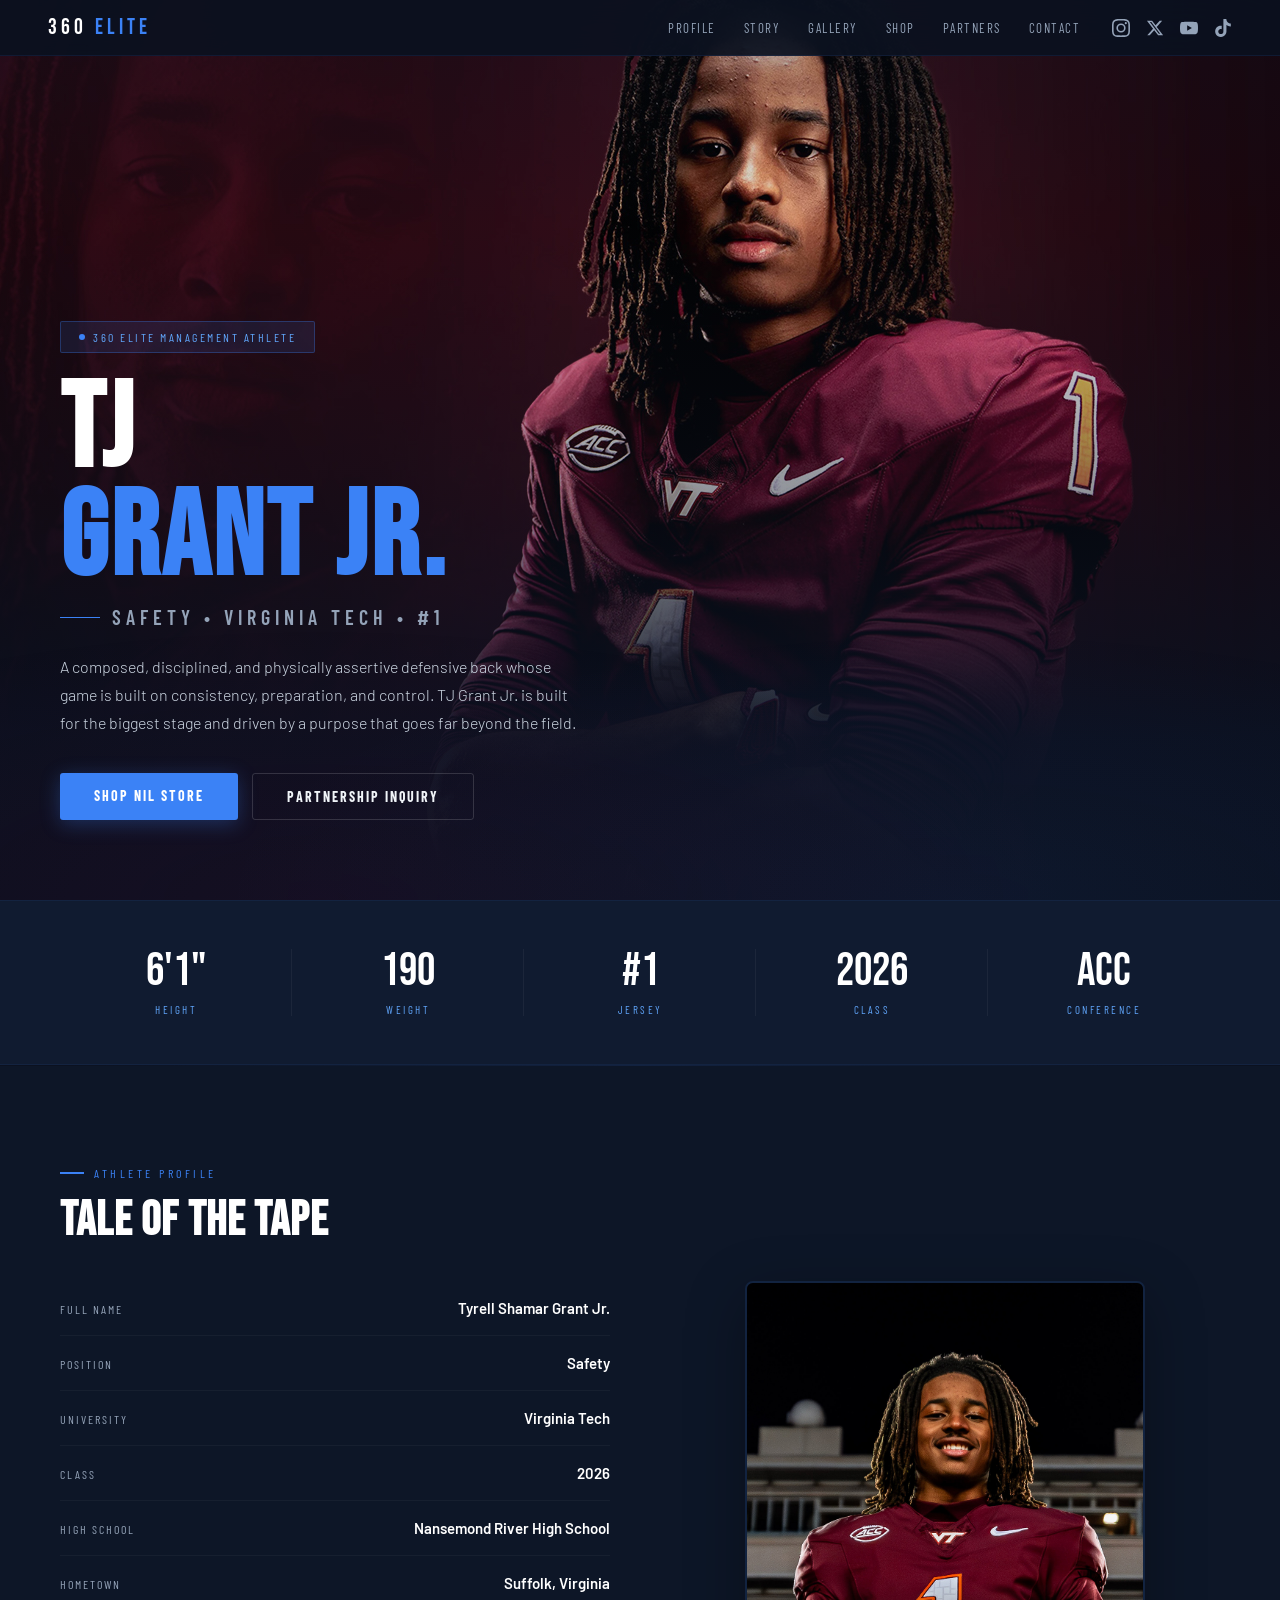
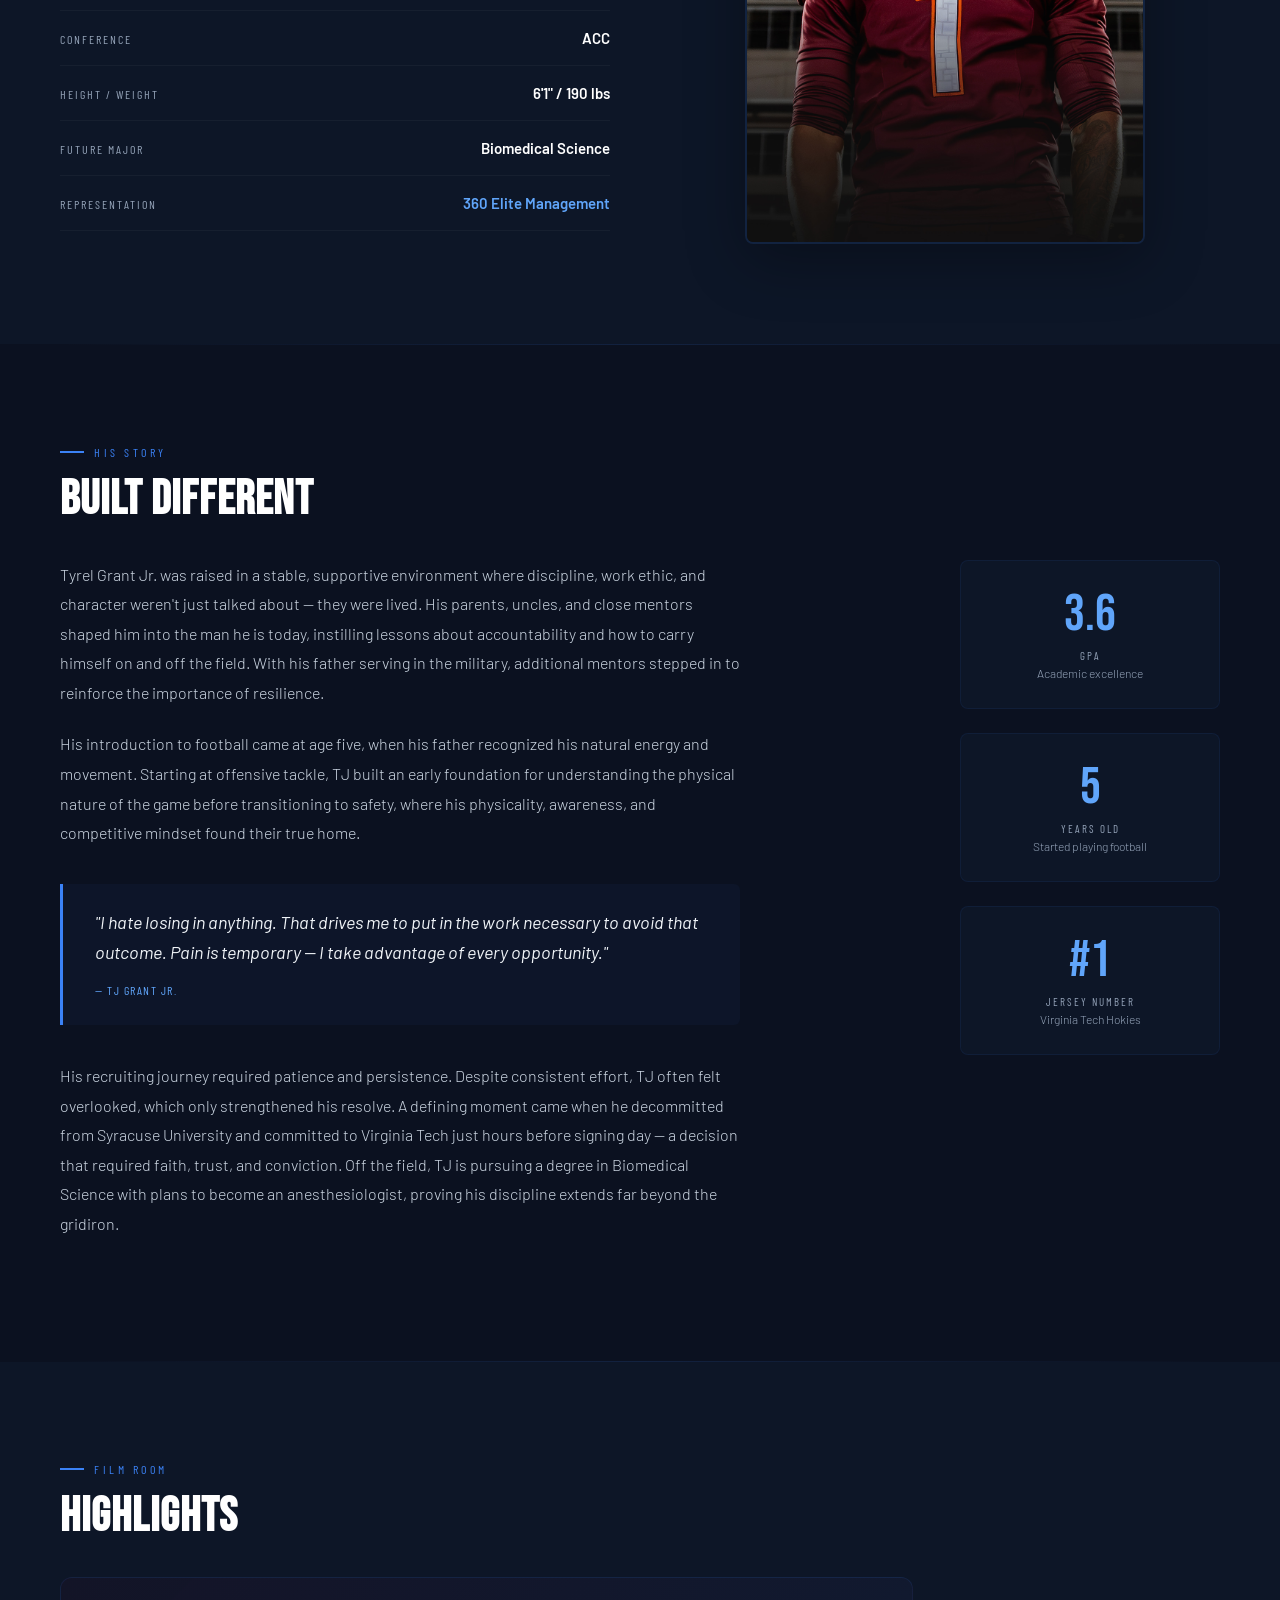
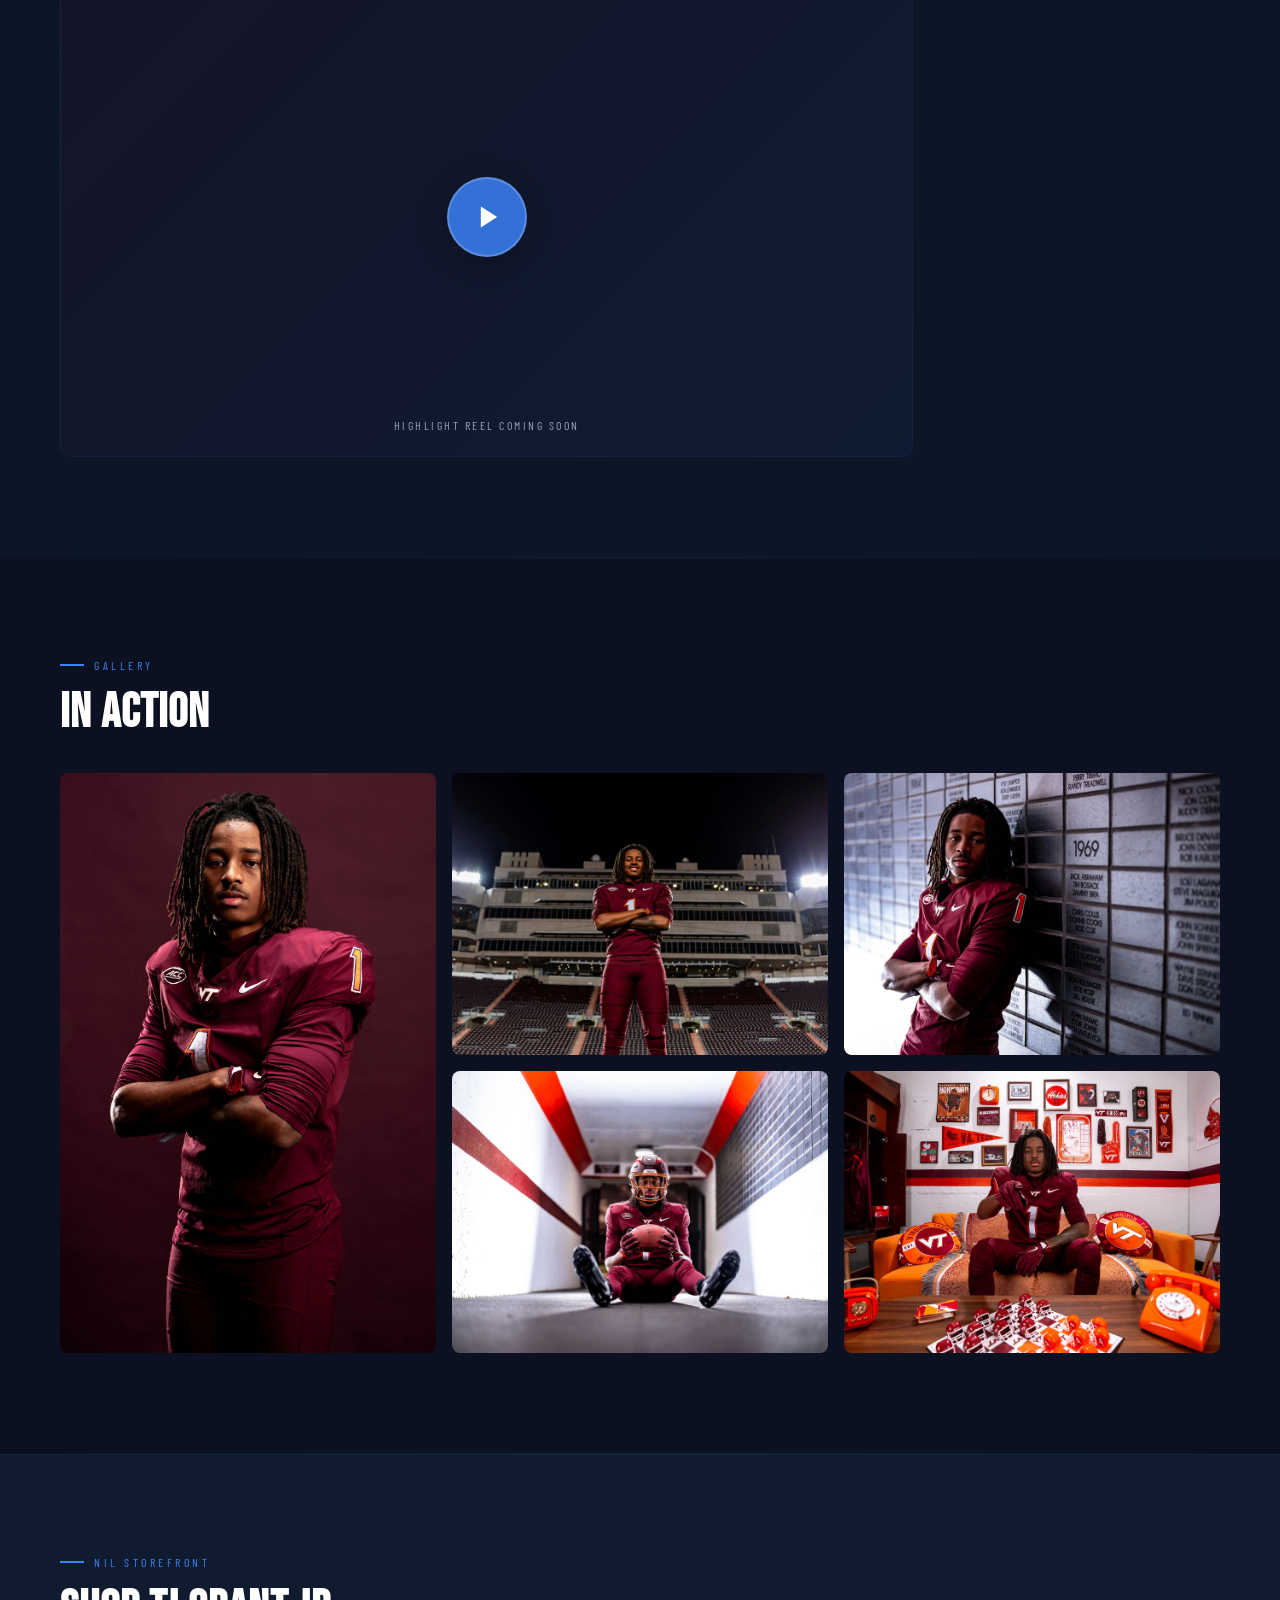
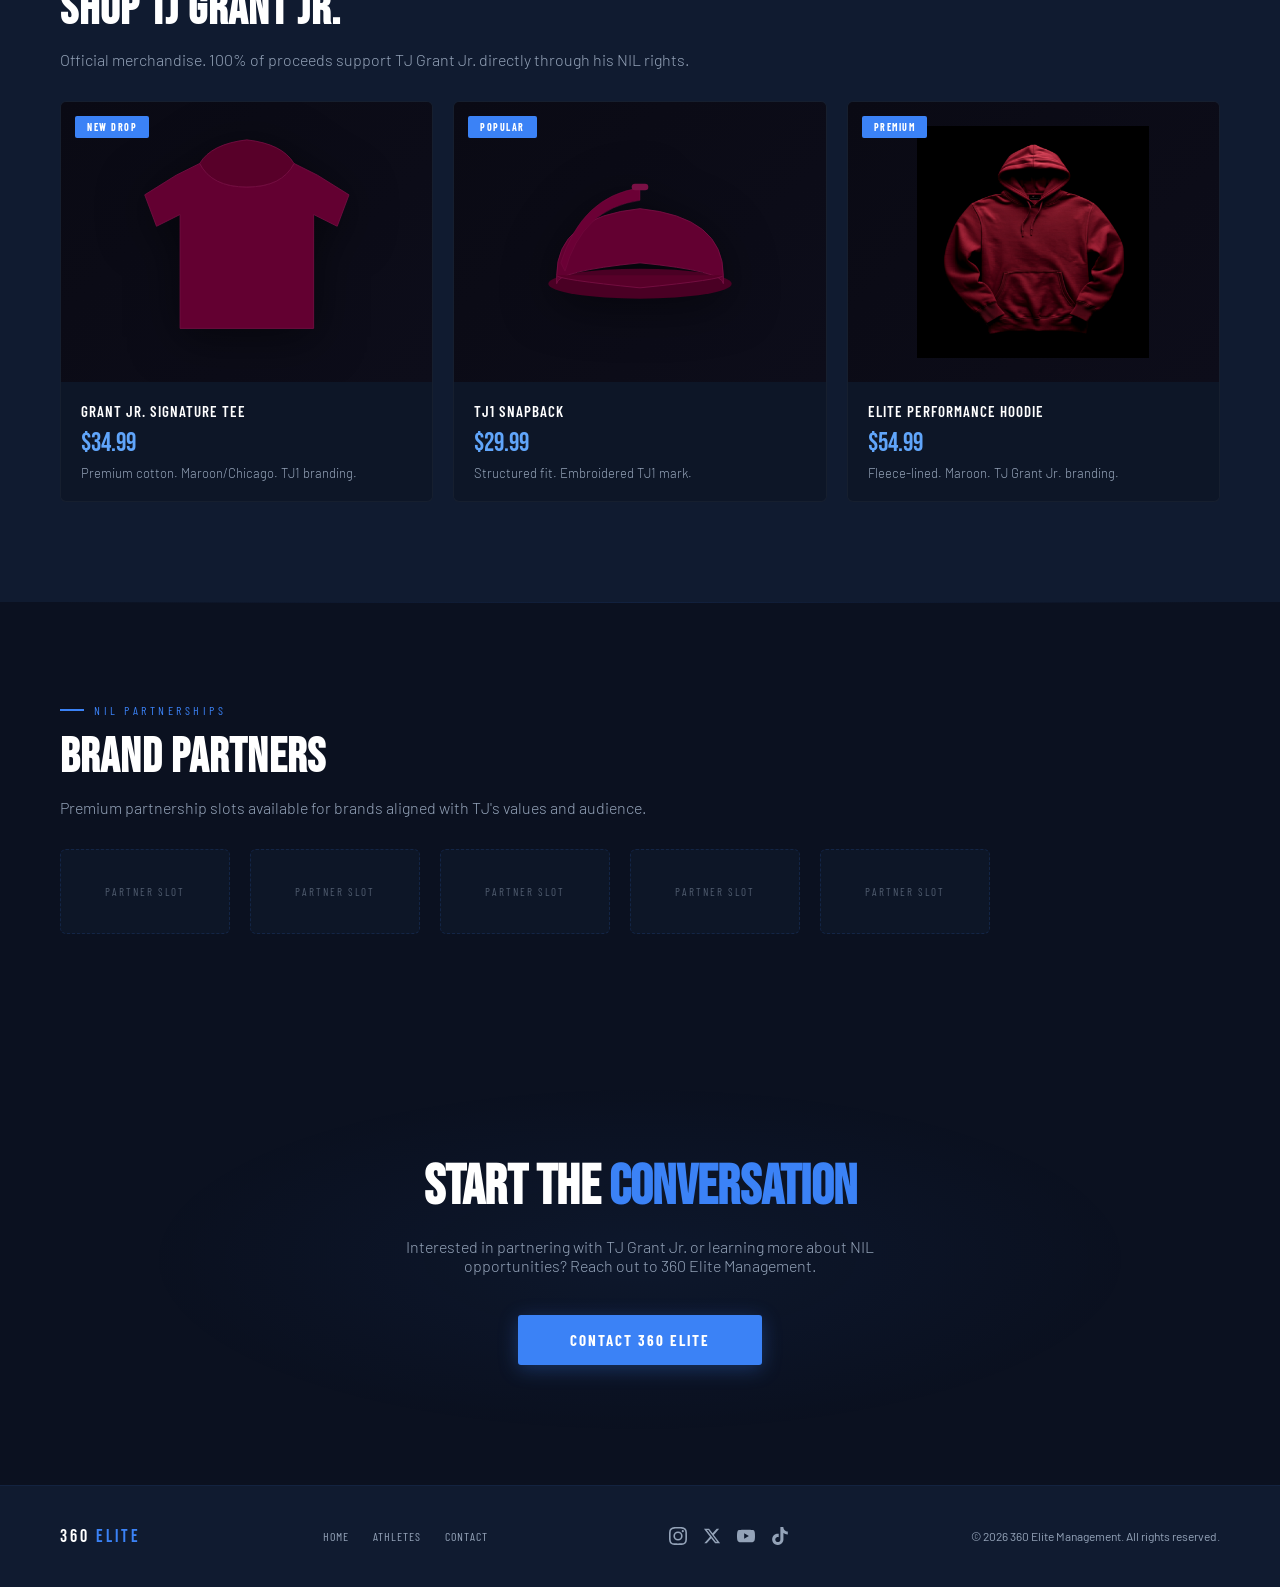
==== commit bf4850c2: "Rename tj-grant.html to index.html" ====
--- a/index.html
+++ b/index.html
@@ -3,8 +3,8 @@
 <head>
 <meta charset="UTF-8">
 <meta name="viewport" content="width=device-width, initial-scale=1.0">
-<title>TJ Grant Jr. — Elite 360 Management</title>
-<meta name="description" content="TJ Grant Jr. | Safety | Virginia Tech | Elite 360 Management Athlete">
+<title>TJ Grant Jr. — 360 Elite Management</title>
+<meta name="description" content="TJ Grant Jr. | Safety | Virginia Tech | 360 Elite Management Athlete">
 <link rel="preconnect" href="https://fonts.googleapis.com">
 <link href="https://fonts.googleapis.com/css2?family=Bebas+Neue&family=Barlow:wght@300;400;500;600;700&family=Barlow+Condensed:wght@400;600;700&display=swap" rel="stylesheet">
 <style>
@@ -553,7 +553,7 @@
 
 <!-- ====== TOP BAR ====== -->
 <div class="top-bar" id="topBar">
-  <span class="logo-text">ELITE <span>360</span></span>
+  <span class="logo-text">360 <span>ELITE</span></span>
   <div class="top-bar-right">
     <nav>
       <a href="#tape">Profile</a>
@@ -596,7 +596,7 @@
   </div>
   <div class="hero-glow"></div>
   <div class="hero-content">
-    <div class="badge"><span class="badge-dot"></span> Elite 360 Management Athlete</div>
+    <div class="badge"><span class="badge-dot"></span> 360 Elite Management Athlete</div>
     <h1><span class="first">TJ</span><br><span class="last">GRANT JR.</span></h1>
     <div class="tagline"><span class="tagline-line"></span> Safety &bull; Virginia Tech &bull; #1</div>
     <p>A composed, disciplined, and physically assertive defensive back whose game is built on consistency, preparation, and control. TJ Grant Jr. is built for the biggest stage and driven by a purpose that goes far beyond the field.</p>
@@ -633,7 +633,7 @@
       <div class="tape-row"><span class="label">Conference</span><span class="value">ACC</span></div>
       <div class="tape-row"><span class="label">Height / Weight</span><span class="value">6'1" / 190 lbs</span></div>
       <div class="tape-row"><span class="label">Future Major</span><span class="value">Biomedical Science</span></div>
-      <div class="tape-row"><span class="label">Representation</span><span class="value" style="color:var(--blue-light)">Elite 360 Management</span></div>
+      <div class="tape-row"><span class="label">Representation</span><span class="value" style="color:var(--blue-light)">360 Elite Management</span></div>
     </div>
     <div class="tape-image reveal reveal-delay-2">
       <img src="tj-portrait.jpg" alt="TJ Grant Jr. portrait">
@@ -771,13 +771,13 @@
 <!-- ====== CTA ====== -->
 <section class="cta-section" id="contact">
   <h2 class="reveal">Start the <span>Conversation</span></h2>
-  <p class="reveal reveal-delay-1">Interested in partnering with TJ Grant Jr. or learning more about NIL opportunities? Reach out to Elite 360 Management.</p>
-  <a href="https://elite360mgmt.com/contact/" class="cta-btn reveal reveal-delay-2">Contact Elite 360</a>
+  <p class="reveal reveal-delay-1">Interested in partnering with TJ Grant Jr. or learning more about NIL opportunities? Reach out to 360 Elite Management.</p>
+  <a href="https://elite360mgmt.com/contact/" class="cta-btn reveal reveal-delay-2">Contact 360 Elite</a>
 </section>
 
 <!-- ====== FOOTER ====== -->
 <footer>
-  <span class="logo-text">ELITE <span>360</span></span>
+  <span class="logo-text">360 <span>ELITE</span></span>
   <div class="footer-center">
     <a href="https://elite360mgmt.com/">Home</a>
     <a href="https://elite360mgmt.com/athletes/">Athletes</a>
@@ -789,7 +789,7 @@
     <a href="https://youtube.com/@tjgrant2008" target="_blank" rel="noopener" aria-label="YouTube"><svg viewBox="0 0 24 24"><path d="M23.498 6.186a3.016 3.016 0 00-2.122-2.136C19.505 3.545 12 3.545 12 3.545s-7.505 0-9.377.505A3.017 3.017 0 00.502 6.186C0 8.07 0 12 0 12s0 3.93.502 5.814a3.016 3.016 0 002.122 2.136c1.871.505 9.376.505 9.376.505s7.505 0 9.377-.505a3.015 3.015 0 002.122-2.136C24 15.93 24 12 24 12s0-3.93-.502-5.814zM9.545 15.568V8.432L15.818 12l-6.273 3.568z"/></svg></a>
     <a href="https://tiktok.com/@tygrant_08" target="_blank" rel="noopener" aria-label="TikTok"><svg viewBox="0 0 24 24"><path d="M12.525.02c1.31-.02 2.61-.01 3.91-.02.08 1.53.63 3.09 1.75 4.17 1.12 1.11 2.7 1.62 4.24 1.79v4.03c-1.44-.05-2.89-.35-4.2-.97-.57-.26-1.1-.59-1.62-.93-.01 2.92.01 5.84-.02 8.75-.08 1.4-.54 2.79-1.35 3.94-1.31 1.92-3.58 3.17-5.91 3.21-1.43.08-2.86-.31-4.08-1.03-2.02-1.19-3.44-3.37-3.65-5.71-.02-.5-.03-1-.01-1.49.18-1.9 1.12-3.72 2.58-4.96 1.66-1.44 3.98-2.13 6.15-1.72.02 1.48-.04 2.96-.04 4.44-.99-.32-2.15-.23-3.02.37-.63.41-1.11 1.04-1.36 1.75-.21.51-.15 1.07-.14 1.61.24 1.64 1.82 3.02 3.5 2.87 1.12-.01 2.19-.66 2.77-1.61.19-.33.4-.67.41-1.06.1-1.79.06-3.57.07-5.36.01-4.03-.01-8.05.02-12.07z"/></svg></a>
   </div>
-  <span class="copy">&copy; 2026 Elite 360 Management. All rights reserved.</span>
+  <span class="copy">&copy; 2026 360 Elite Management. All rights reserved.</span>
 </footer>
 
 <!-- ====== PRODUCT MODAL ====== -->
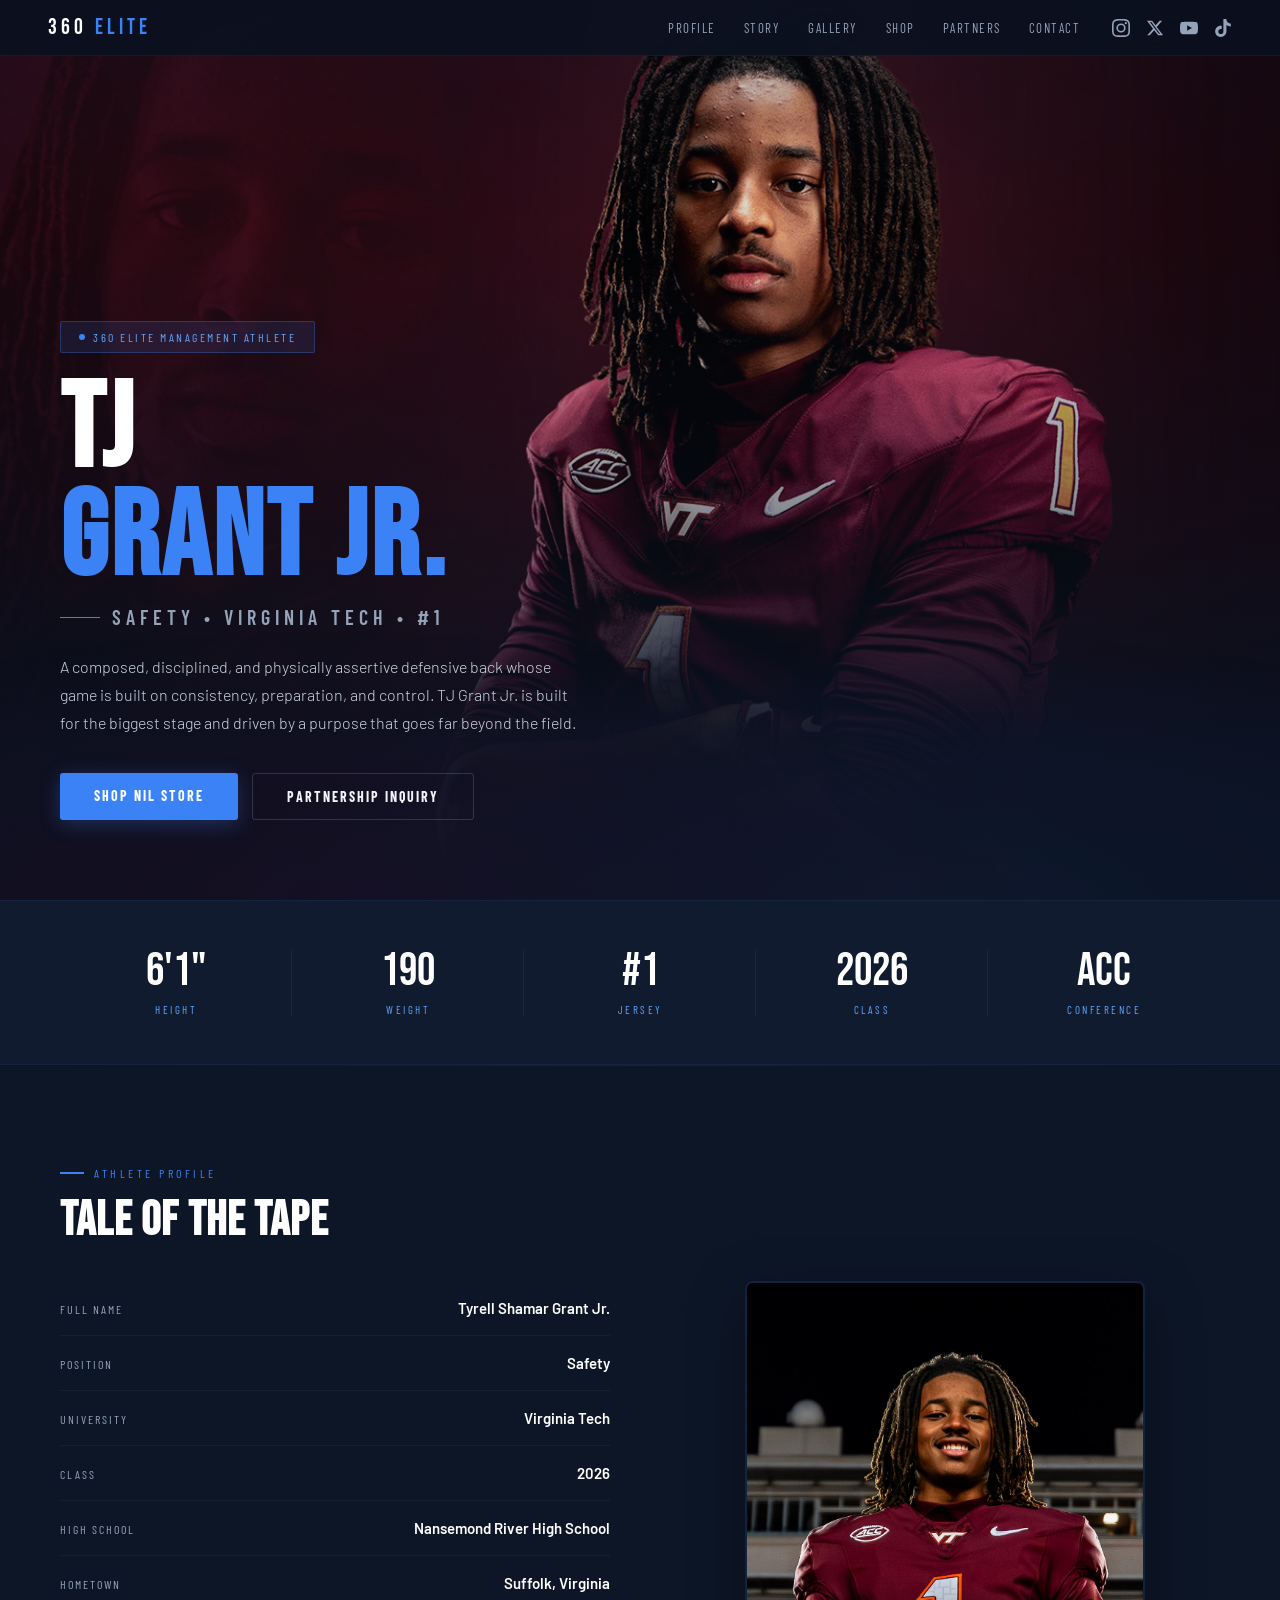
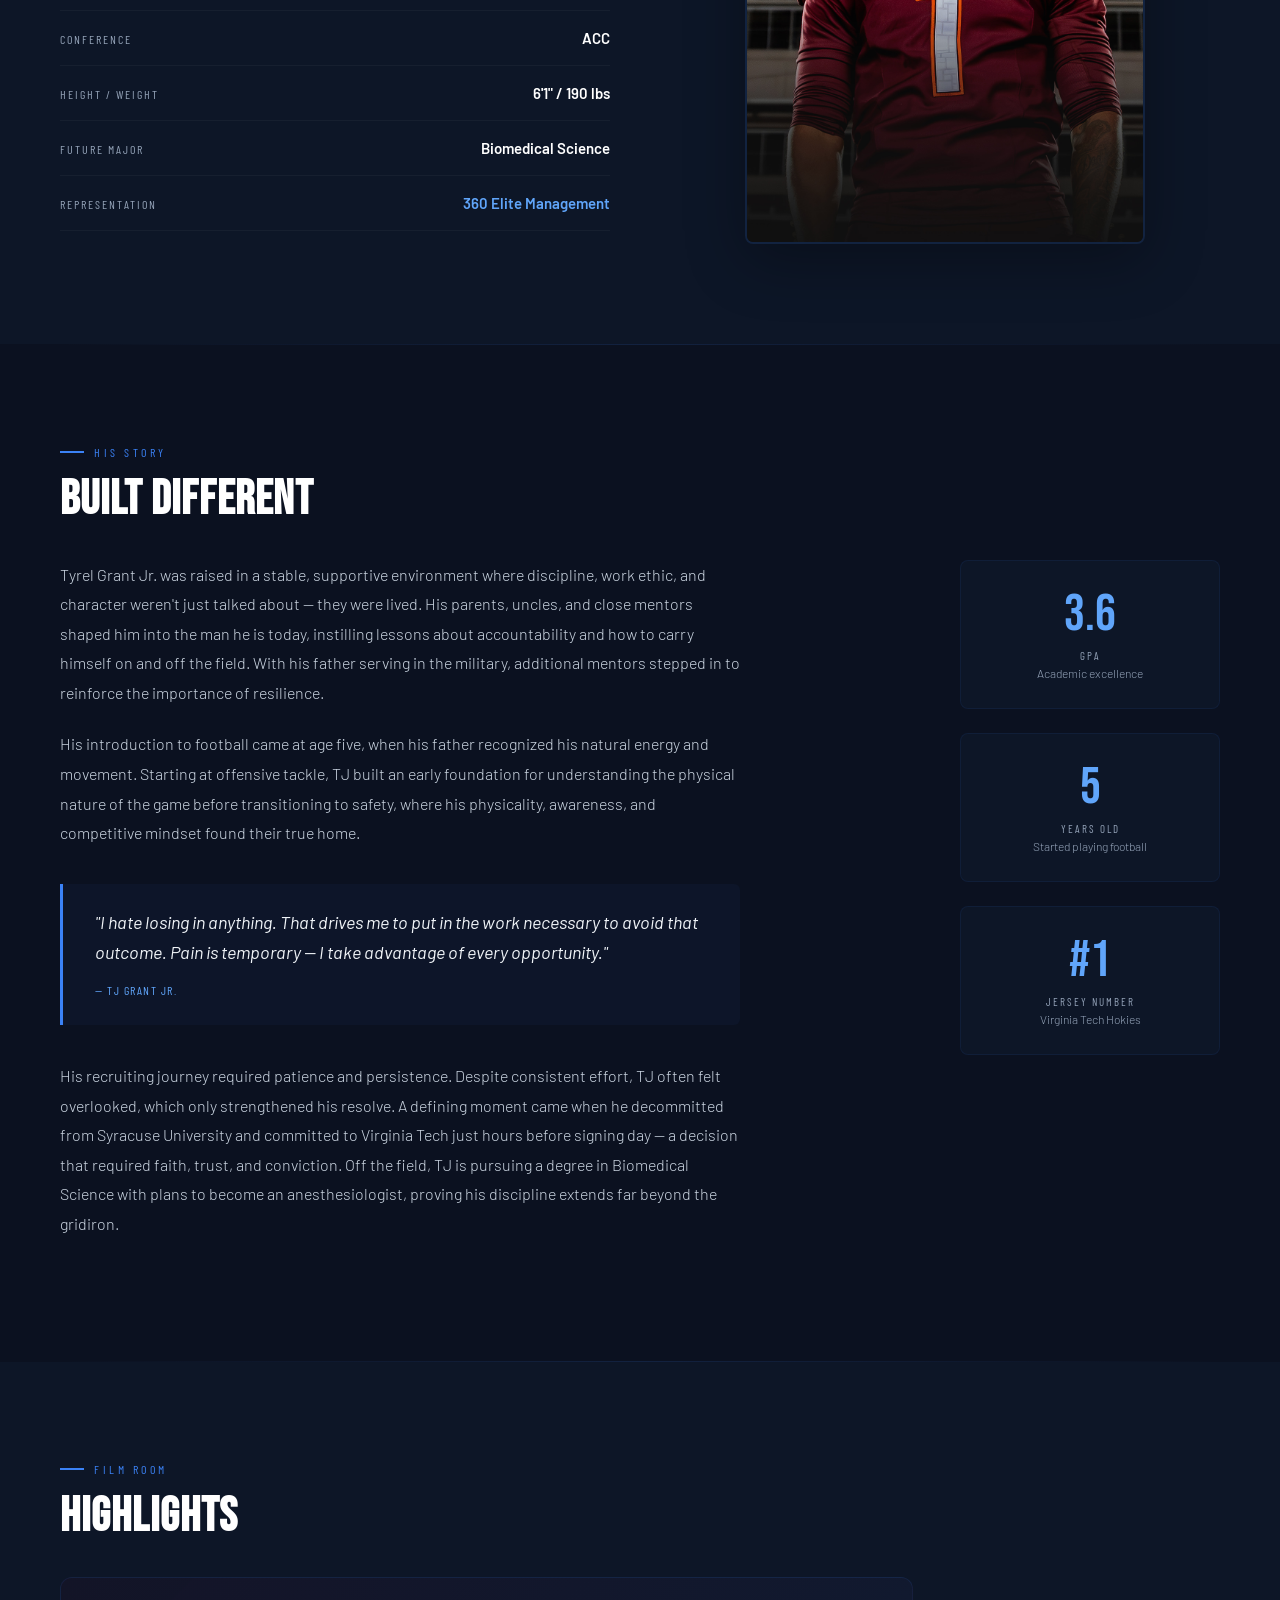
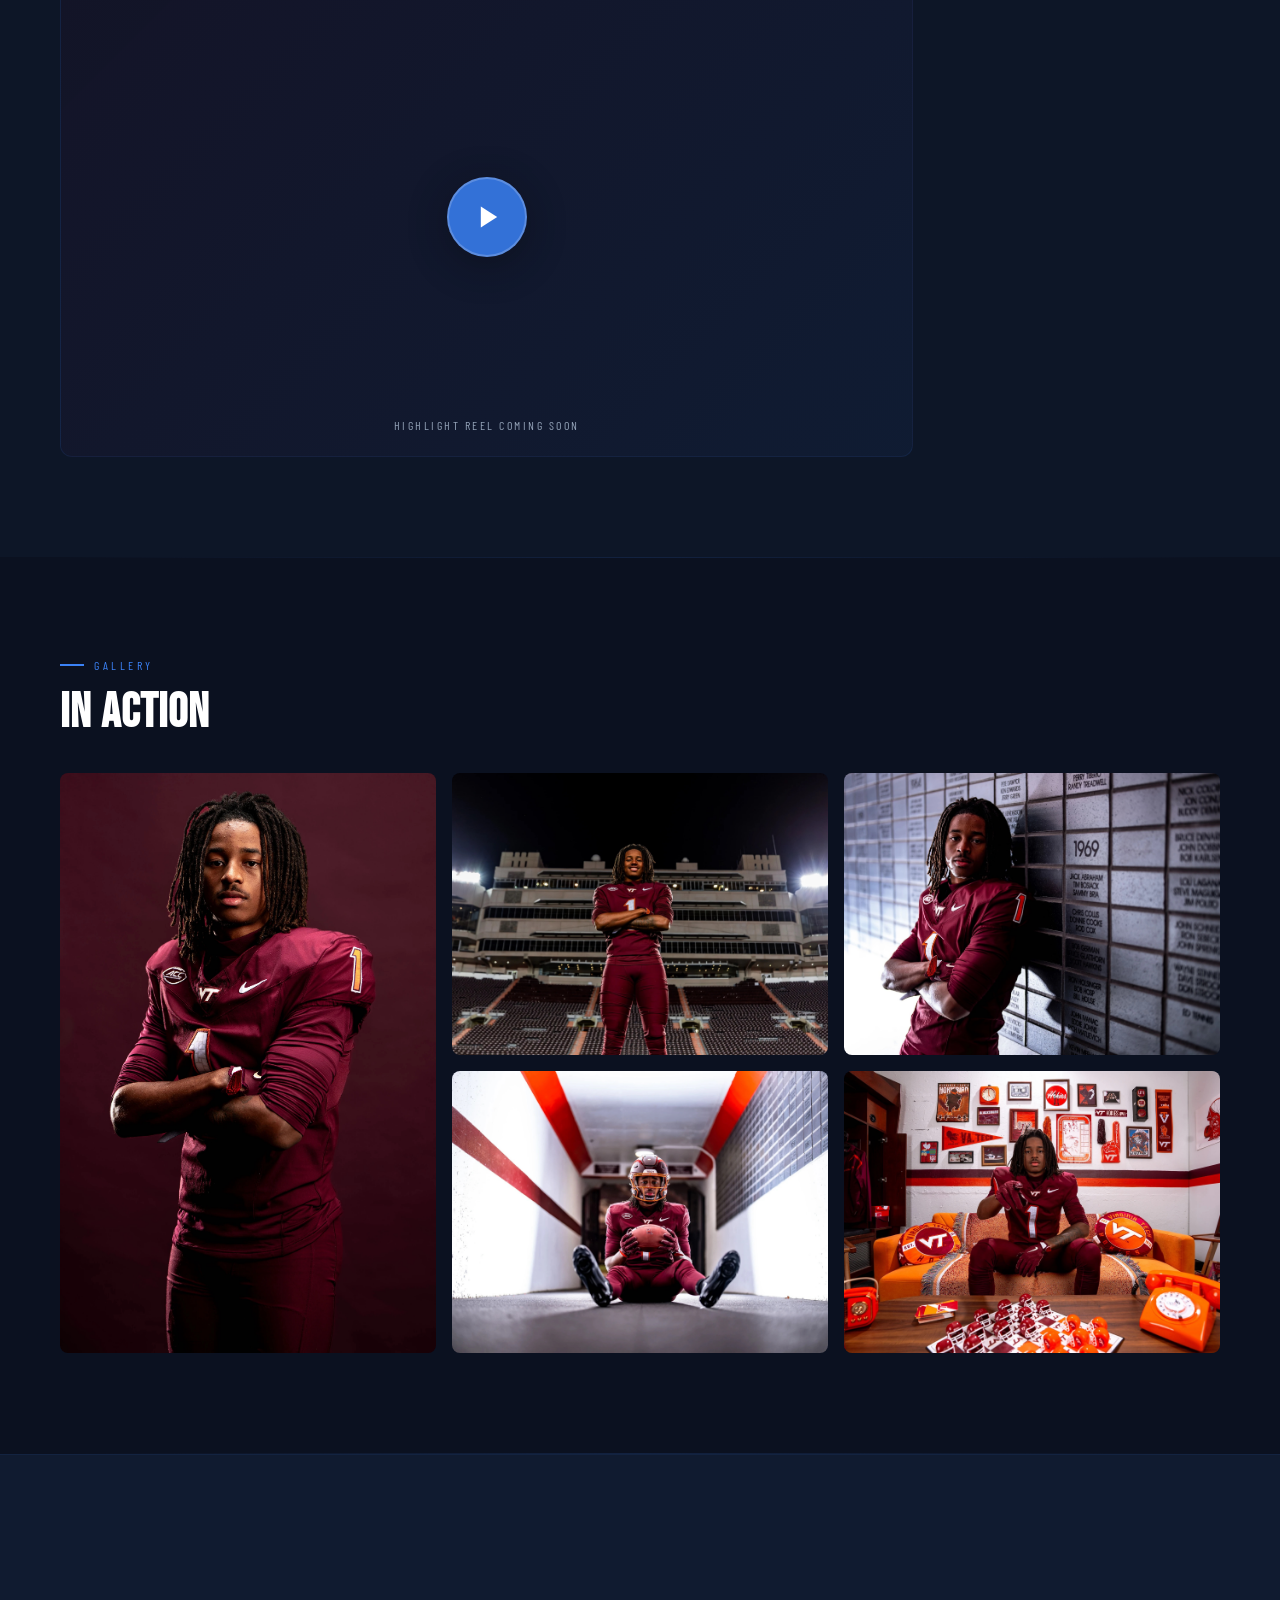
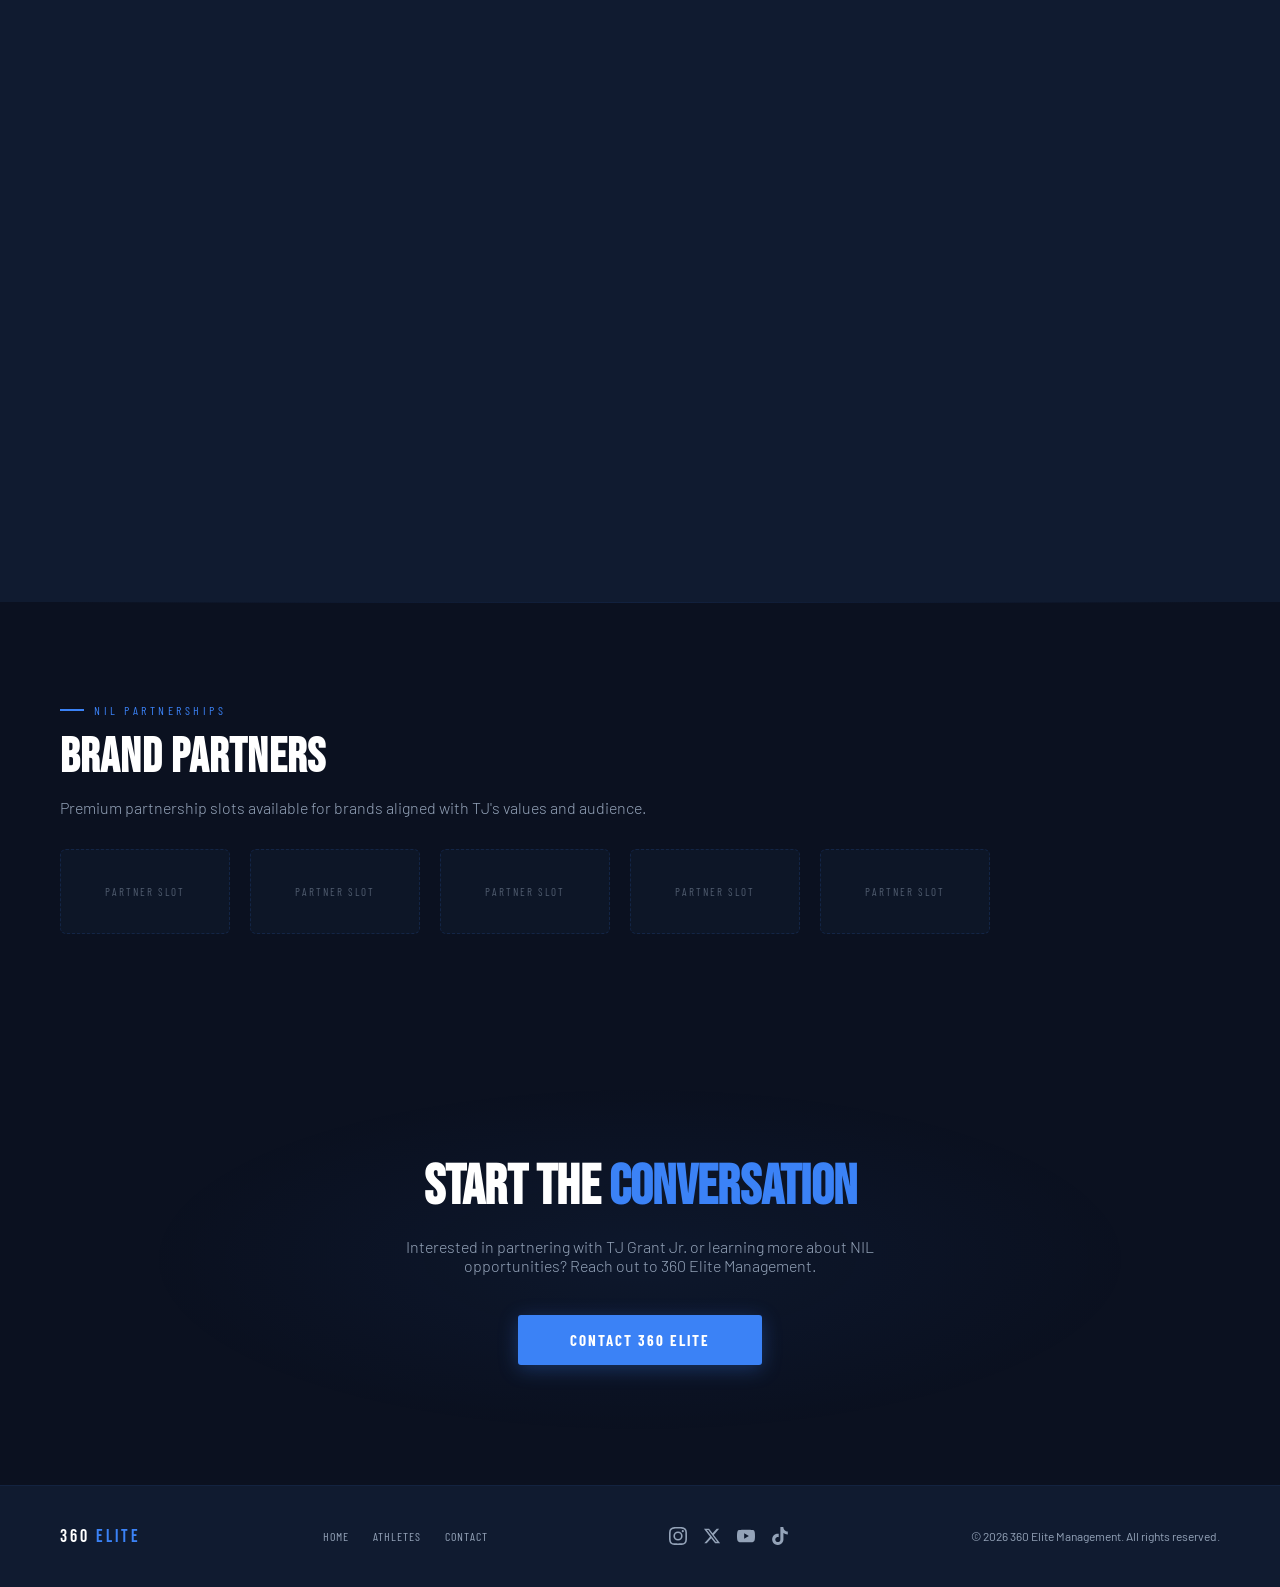
==== commit 18df6ec9: "Add files via upload" ====
--- a/index.html
+++ b/index.html
@@ -100,7 +100,7 @@
   position:absolute; inset:0; z-index:1;
   will-change:transform;
 }
-.hero-bg img { width:100%; height:120%; object-fit:cover; object-position:center 20%; position:absolute; top:-10%; }
+.hero-bg img { width:100%; height:115%; object-fit:cover; object-position:center 30%; position:absolute; top:-5%; }
 .hero-bg::after {
   content:''; position:absolute; inset:0;
   background:linear-gradient(to bottom, rgba(11,17,32,.35) 0%, rgba(11,17,32,.1) 25%, rgba(11,17,32,.45) 55%, rgba(11,17,32,.97) 82%, var(--navy) 100%);
@@ -500,7 +500,7 @@
   .top-bar .social-icons{display:none}
   .mobile-toggle{display:block}
   .hero{min-height:100svh}
-  .hero-bg img{object-position:60% 20%}
+  .hero-bg img{object-position:60% 30%}
   .hero-content{padding:0 20px 50px}
   .hero-content h1{font-size:clamp(52px,14vw,80px)}
   .hero-content .tagline{font-size:16px;letter-spacing:3px}
